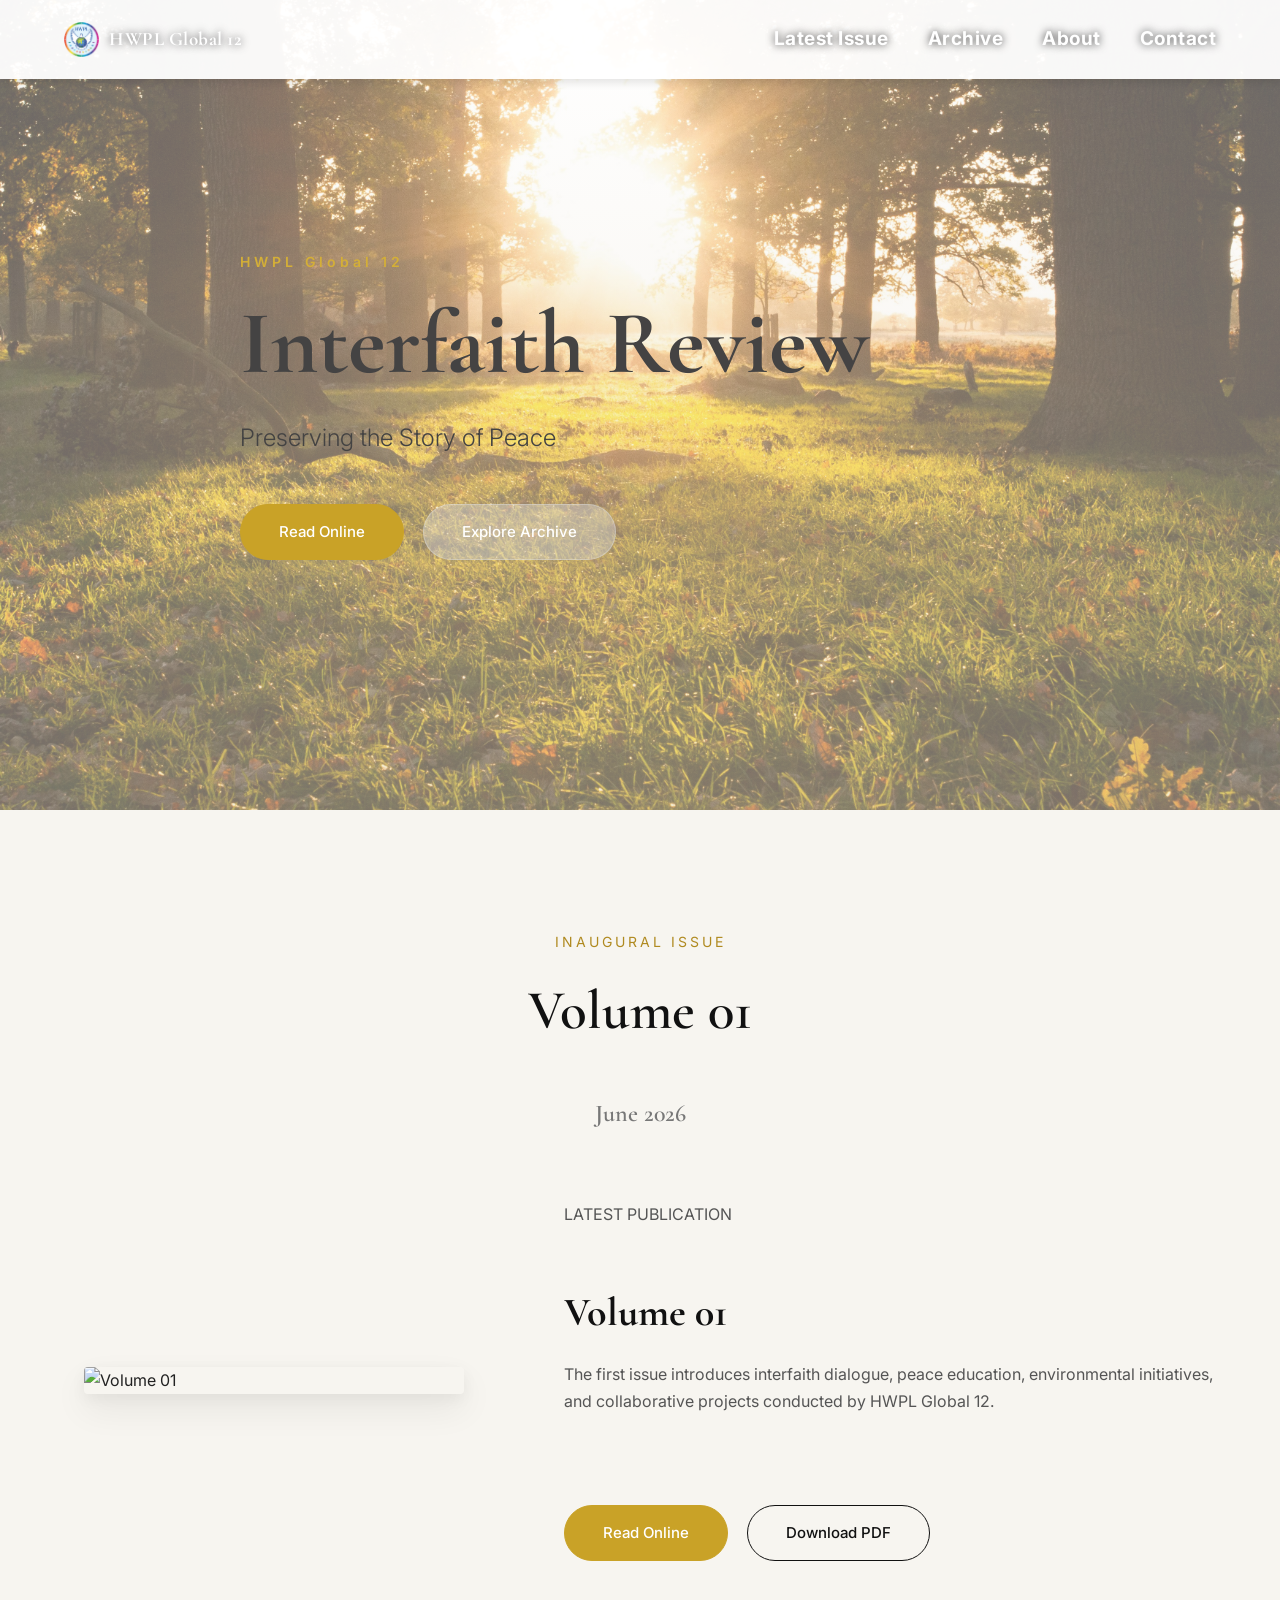
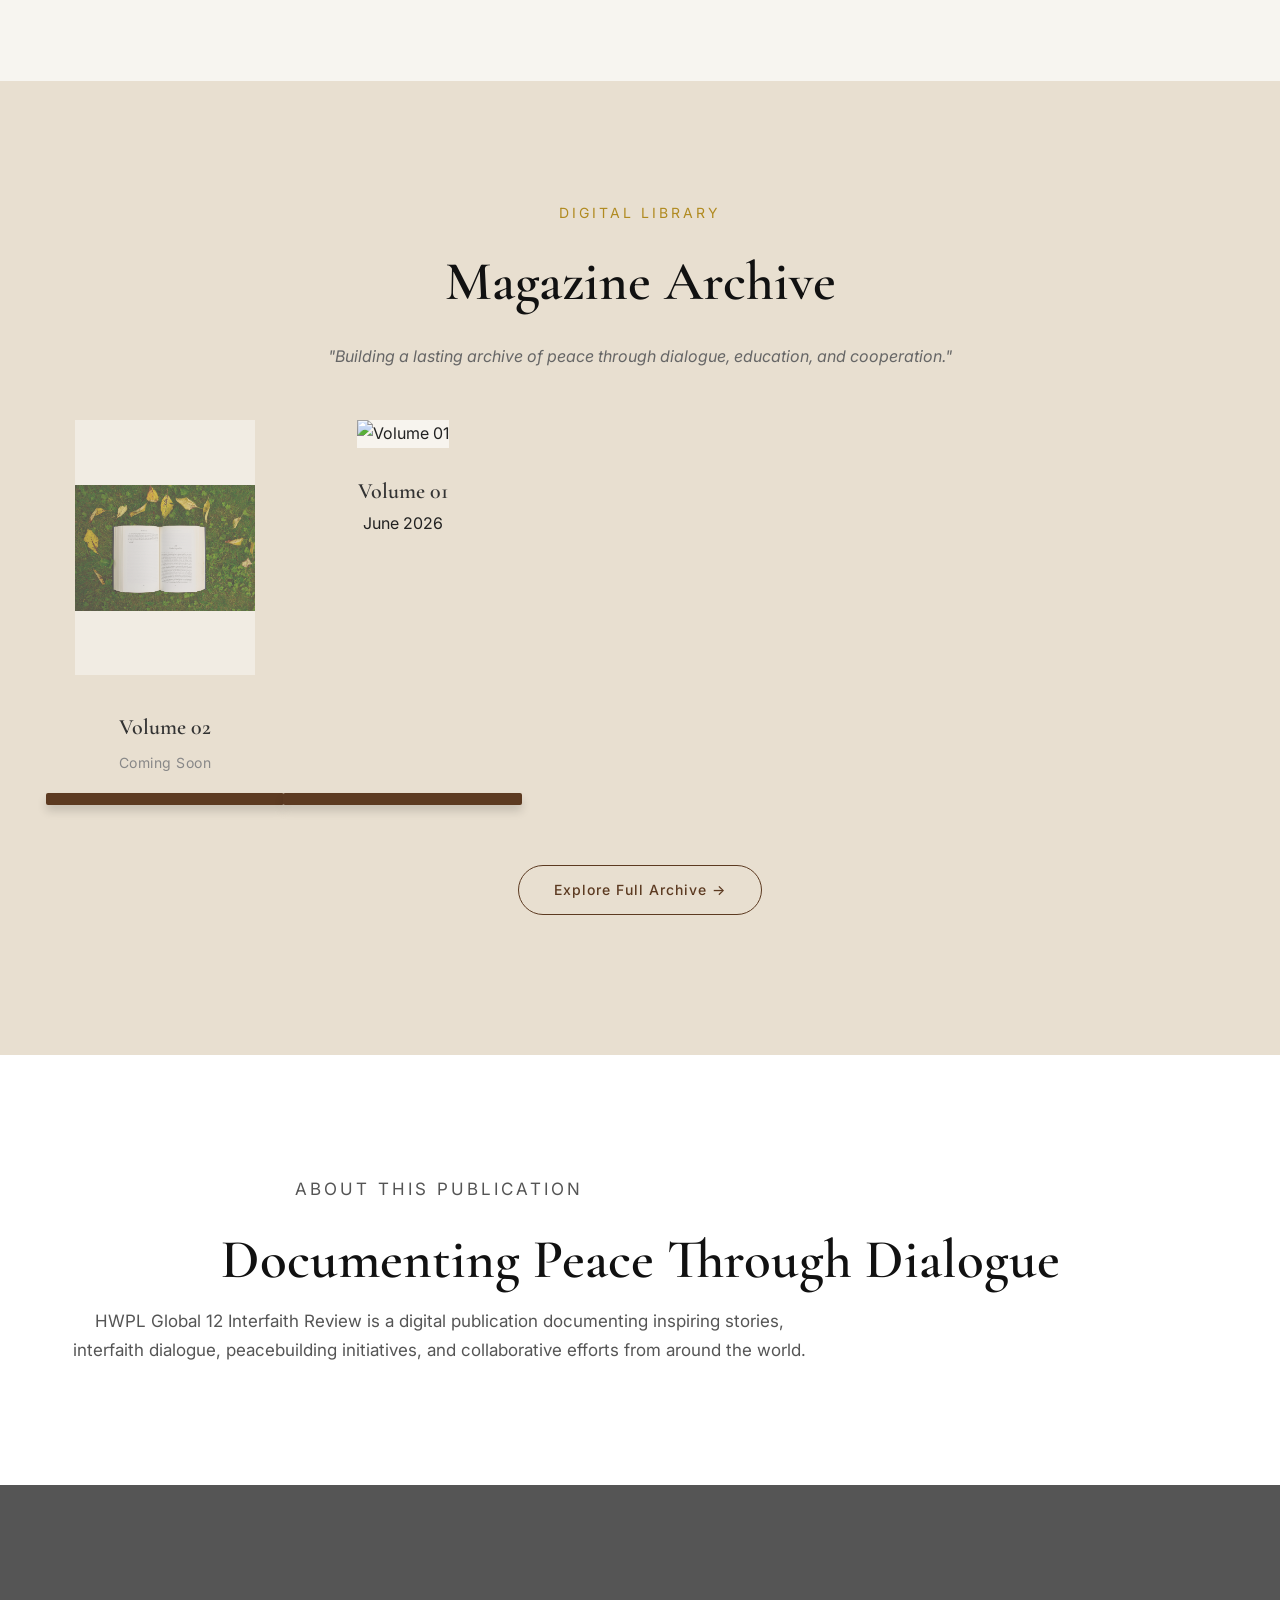
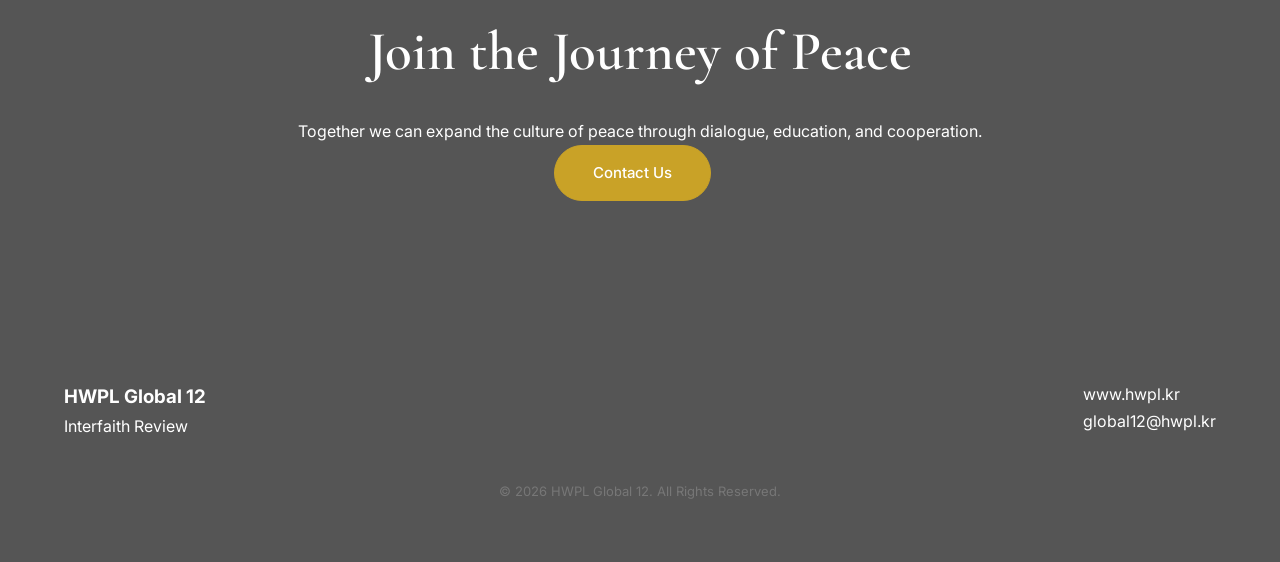
==== index.html @ 5d19d60c "update" ====
<!DOCTYPE html>
<html lang="en">

<head>
    <meta charset="UTF-8">
    <meta name="viewport" content="width=device-width, initial-scale=1.0">
    <title>HWPL Global 12 Interfaith Review | Peace Library</title>
    <meta name="description" content="Official digital archive of HWPL Global 12 Interfaith Review">

    <link rel="preconnect" href="https://fonts.googleapis.com">
    <link rel="preconnect" href="https://fonts.gstatic.com" crossorigin>
    <link href="https://fonts.googleapis.com/css2?family=Cormorant+Garamond:wght@500;600;700&family=Inter:wght@300;400;500;600&display=swap" rel="stylesheet">
    
    <link rel="stylesheet" href="css/style.css">
</head>

<body>

    <!-- ================= HEADER ================= -->
    <header class="header">
        <div class="container">
        <div class="logo">
             <a href="index.html">
                  <img src="images/logo.png" alt="HWPL Global 12" class="logo-img">
                  <span>HWPL Global 12</span>
             </a>
        </div>
            <nav>
                <a href="#latest">Latest Issue</a>
                <a href="#archive">Archive</a>
                <a href="#about">About</a>
                <a href="#contact">Contact</a>
            </nav>
        </div>
    </header>

    <!-- ================= HERO ================= -->
    <section class="hero">
        <div class="hero-overlay"></div>
        <div class="hero-content">
            <p class="eyebrow">HWPL Global 12</p>
            <h1>Interfaith Review</h1>
            <p class="hero-text">Preserving the Story of Peace</p>
            <div class="hero-buttons">
                <a href="viewer.html" class="btn btn-gold">Read Online</a>
                <a href="#archive" class="btn btn-outline">Explore Archive</a>
            </div>
        </div>
    </section>

    <!-- ================= LATEST ISSUE ================= -->
    <section class="latest-section" id="latest">
        <div class="container">
            <div class="section-header">
                <p class="section-subtitle">INAUGURAL ISSUE</p>
                <h2>Volume 01 <br><span style="font-size: 24px; color: #777;">June 2026</span></h2>
            </div>
            
            <div class="latest-grid">
                <!-- 왼쪽: 입체적인 표지 이미지 -->
                <div class="cover">
                    <a href="viewer.html">
                        <img src="images/cover-vol01.png" alt="Volume 01">
                    </a>
                </div>
                <!-- 오른쪽: 고급스러운 설명과 버튼 -->
                <div class="latest-info">
                    <p class="date">LATEST PUBLICATION</p>
                    <h3>Volume 01</h3>
                    <p>
                        The first issue introduces interfaith dialogue, peace education, 
                        environmental initiatives, and collaborative projects conducted by HWPL Global 12.
                    </p>
                    <div class="issue-buttons">
                        <a href="viewer.html" class="btn btn-gold">Read Online</a>
                        <a href="issues/vol01.pdf" class="btn btn-pdf" download>Download PDF</a>
                    </div>
                </div>
            </div>
        </div>
    </section>

    <!-- ================= ARCHIVE (DIGITAL LIBRARY) ================= -->
    <section class="archive" id="archive">
        <div class="container">
            <div class="section-header">
                <p class="section-subtitle">Digital Library</p>
                <h2>Magazine Archive</h2>
                <!-- UNESCO 감성의 아카이브 철학 문구 추가 -->
                <p class="archive-mission" style="color: #666; font-style: italic; margin-top: 15px; font-size: 16px;">
                    "Building a lasting archive of peace through dialogue, education, and cooperation."
                </p>
            </div>

            <!-- 깨졌던 그리드 태그 구조 전면 수정 (책장 형태) -->
            <div class="archive-grid">
                
                <!-- Volume 02 -->
               <div class="book volume-coming-soon">
                   <!-- 💡 준비하신 새로운 이미지를 images 폴더에 coming-soon.jpg 이름으로 넣어주세요! -->
                   <img src="images/coming-soon.jpg" alt="Volume 02 Coming Soon">
                   <h3>Volume 02</h3>
                   <p class="status-text">Coming Soon</p>
               </div>

                <!-- Volume 01 -->
                <article class="book">
                    <a href="viewer.html">
                        <img src="images/cover-vol01.png" alt="Volume 01">
                    </a>
                    <h3>Volume 01</h3>
                    <p>June 2026</p>
                </article>

            </div>
    
    <!-- 더보기 버튼 추가 -->
      <div class="archive-more-wrap">
          <a href="archive.html" class="btn-archive-more">Explore Full Archive →</a>
      </div>
    </section>


    <!-- ================= ABOUT ================= -->
    <section class="about" id="about">
        <div class="container narrow">
            <p class="section-subtitle">About This Publication</p>
            <h2>Documenting Peace Through Dialogue</h2>
            <p>
                HWPL Global 12 Interfaith Review is a digital publication documenting inspiring stories, 
                interfaith dialogue, peacebuilding initiatives, and collaborative efforts from around the world.
            </p>
        </div>
    </section>

    <!-- ================= SUPPORT ================= -->
    <section class="support">
        <div class="container">
            <h2>Join the Journey of Peace</h2>
            <p>Together we can expand the culture of peace through dialogue, education, and cooperation.</p>
            <a href="#contact" class="btn btn-gold">Contact Us</a>
        </div>
    </section>

    <!-- ================= FOOTER ================= -->
    <footer id="contact">
        <div class="container">
            <div>
                <h3>HWPL Global 12</h3>
                <p>Interfaith Review</p>
            </div>
            <div>
                <p>www.hwpl.kr</p>
                <p>global12@hwpl.kr</p>
            </div>
        </div>
        <div class="copyright">
            © 2026 HWPL Global 12. All Rights Reserved.
        </div>
    </footer>

</body>
</html>
---- css/style.css ----
* {
    margin: 0;
    padding: 0;
    box-sizing: border-box;
}

body {
    font-family: "Inter", "Noto Sans KR", sans-serif;
    background: #f7f5f0;
    color: #222;
    line-height: 1.7;
    word-break: keep-all; /* 한글 줄바꿈이 단어 단위로 예쁘게 떨어지도록 설정 */
}

a {
    text-decoration: none;
    color: inherit;
}

.container {
    width: 90%;
    max-width: 1200px;
    margin: auto;
}

/* ================= HEADER ================= */
.header {
    width: 100%;
    /* 상단 고정 */
    position: fixed;
    top: 0;
    z-index: 1000;
    background: rgba(255, 255, 255, 0.95); /* 배경색을 살짝 흰색으로 */
    
    /* x축 오프셋, y축 오프셋, blur 반경, 색상 */
    /* 오른쪽(2px) 아래(4px) 방향으로 은은한 그림자 */
    box-shadow: 2px 4px 8px rgba(0, 0, 0, 0.1);
}

.header .container {
    display: flex;
    justify-content: space-between;
    align-items: center;
    padding: 22px 0; 
}

.logo {
    font-family: "Cormorant Garamond", serif;
    font-size: 28px; 
    font-weight: 700;
    color: white; /* 어두운 메인 이미지 위에서는 화사하게 빛납니다 */
    letter-spacing: 1px;
}

nav a {
    margin-left: 35px;
    /* [교정] 어두운 배경이 사라졌으므로 메뉴 글자색을 더 뚜렷하고 맑은 화이트로 조정 */
    color: rgba(255, 255, 255, 0.95) !important; 
    font-size: 15px;
    font-weight: 500;
    text-shadow: 0 1px 3px rgba(0, 0, 0, 0.2); /* 흰 글씨가 배경에 묻히지 않도록 미세한 음영 추가 */
    transition: all 0.3s;
}

nav a:hover {
    color: #c9a227 !important; /* 호버 시 세련된 골드 칼라 포인트 */
}

/* ================= HERO ================= */
.hero {
    height: 90vh;
    min-height: 700px;
    /* [교정] 눈부심 방지: rgba(255, 255, 255, 0.4)로 흰색 필터를 조금 더 진하게 깔아 화사하지만 눈은 편안하게 */
    background: linear-gradient(rgba(255, 255, 255, 0.4), rgba(232, 223, 208, 0.5)), url("../images/hero-bg.jpg");
    background-size: cover;
    background-position: center;
    display: flex;
    align-items: center;
    /* 여백 확보를 위해 추가 */
    padding: 0 50px; 
}

/* Hero 내부 콘텐츠 정렬 */
.hero-content {
    max-width: 800px; /* 글자가 너무 옆으로 퍼지지 않게 제한 */
    margin: 0 auto;   /* 중앙 정렬 */
    width: 100%;
}

.eyebrow {
    color: #d4af37;
    letter-spacing: 4px;
    font-size: 14px;
    margin-bottom: 20px;
    font-weight: 600;
}

.hero h1 {
    font-family: "Cormorant Garamond", serif;
    font-size: 90px;
    line-height: 1.1;
    color: #444343;
    margin-bottom: 20px;
    text-shadow: none; /* 그림자 제거 */
}

.hero-text {
    font-size: 24px;
    margin: 25px 0 45px;
    font-weight: 300;
    color: #444343;
    text-shadow: none; /* 그림자 제거 */
}

/* ================= BUTTON ================= */
.btn {
    display: inline-block;
    padding: 14px 38px;
    border-radius: 40px;
    margin-right: 15px;
    font-size: 15px;
    font-weight: 500;
    text-align: center;
    transition: all 0.3s cubic-bezier(0.25, 0.8, 0.25, 1); /* 부드러운 애니메이션 효과 */
}

.btn-gold {
    background: #c9a227;
    color: white;
    border: 1px solid #c9a227;
}

.btn-gold:hover {
    background: #a88618;
    border-color: #a88618;
    transform: translateY(-3px);
    box-shadow: 0 10px 20px rgba(201, 162, 39, 0.3);
}

/* Explore Archive 버튼 (btn 클래스 속성을 그대로 사용하도록 수정) */
.btn-outline {
    /* btn 클래스의 기본 패딩을 따르기 위해 padding 삭제 */
    background: rgba(223, 223, 223, 0.4); /* 좀 더 연한 반투명 색상 */
    border: 1px solid rgba(223, 223, 223, 0.4);
    color: #ffffff; !important;
    text-decoration: none;
    border-radius: 40px; /* btn과 동일한 둥근 모양 */
    transition: all 0.4s ease;
}

.btn-outline:hover {
    background: rgba(200, 155, 60, 0.6); /* 호버 시 더 연하고 고급스럽게 */
    border-color: #C89B3C;
    color: #ffffff !important;
    box-shadow: 0 4px 15px rgba(200, 155, 60, 0.2);
    transform: translateY(-3px); /* btn-gold의 호버 효과와 동일하게 */
}

/* ================= SECTION ================= */
section {
    padding: 120px 0; /* 상하 여백을 조금 더 넓혀 시각적 답답함 해소 */
}

.section-header {
    text-align: center;
    margin-bottom: 50px;
}

.section-subtitle {
    color: #b08a20;
    letter-spacing: 3px;
    font-size: 14px;
    text-transform: uppercase;
    margin-bottom: 10px;
    display: block;
}

h2 {
    font-family: "Cormorant Garamond", serif;
    font-size: 55px;
    font-weight: 600;
    color: #111;
}

/* ================= LATEST ISSUE ================= */
.latest-grid {
    display: grid;
    grid-template-columns: 420px 1fr;
    gap: 80px;
    align-items: center;
}

.latest-grid .cover img {
    width: 100%;
    max-width: 380px;
    display: block;
    margin: auto;
    border-radius: 4px;
    box-shadow: 0 15px 35px rgba(0, 0, 0, 0.07), 0 5px 15px rgba(0, 0, 0, 0.05);
    transition: transform 0.4s cubic-bezier(0.16, 1, 0.3, 1), box-shadow 0.4s ease;
}

.latest-grid .cover img:hover {
    transform: translateY(-15px) scale(1.02);
    box-shadow: 0 30px 60px rgba(0, 0, 0, 0.12), 0 12px 25px rgba(0, 0, 0, 0.08);
}

.latest-info h3 {
    font-family: "Cormorant Garamond", serif;
    font-size: 40px;
    margin: 15px 0;
    color: #111;
}

/* 본문 글 아래 여백을 확실하게 주어 버튼들을 아래로 시원하게 밀어냅니다 */
.latest-info p {
    color: #555;
    margin-bottom: 50px !important; 
}

/* Download PDF 버튼 기본 스타일 설정 */
.latest-info a[href*="pdf"] {
    display: inline-block;
    padding: 14px 38px;
    border-radius: 40px;
    font-size: 15px;
    font-weight: 500;
    text-align: center;
    background: transparent !important;
    border: 1px solid #111111 !important;
    color: #111111 !important;
    transition: all 0.3s cubic-bezier(0.25, 0.8, 0.25, 1) !important;
    cursor: pointer;
}

/* Download PDF 마우스 올렸을 때 흰색 반전 효과 */
.latest-info a[href*="pdf"]:hover {
    background-color: #ffffff !important;   
    color: #111111 !important;              
    border-color: #ffffff !important;        
    box-shadow: 0 10px 25px rgba(0, 0, 0, 0.08) !important; 
    transform: translateY(-3px) !important;  
}

/* 두 버튼이 본문 글씨와 너무 붙지 않게 상단 여백 추가 */
.latest-info .btn-gold,
.latest-info a[href*="pdf"] {
    margin-top: 40px !important; 
}


/* ================= ARCHIVE ================= */
.archive {
    background: #e8dfd0;
    position: relative;
    padding: 120px 0 140px; 
}

.archive-grid {
    display: grid;
    grid-template-columns: repeat(5, 1fr);
    gap: 80px 35px; /* 선반 간격 확보 */
    position: relative;
    z-index: 2;
}

.book {
    text-align: center;
    position: relative;
    padding-bottom: 30px; 
}

/* 옆 책의 선반과 완벽하게 이어지는 다크 월넛 통원목 선반 효과 */
.book::after {
    content: "";
    position: absolute;
    bottom: 0;
    left: -18px;   
    right: -18px;
    height: 12px;  
    background: #5c3a21; 
    border-radius: 2px;
    box-shadow: 0 6px 10px rgba(0, 0, 0, 0.15); 
    z-index: -1;
}

.book img {
    width: 100%;
    max-width: 180px;
    height: 255px !important; 
    /* cover 대신 contain을 쓰면 여백이 생기더라도 이미지 원본 화질을 찌그러트리지 않고 그대로 보여줍니다 */
    object-fit: contain !important; 
    background-color: #f7f4ee; /* 이미지가 작아서 생기는 빈 공간을 채워줄 우아한 배경색 */
}

.book img:hover {
    transform: translateY(-15px) scale(1.03);
    box-shadow: 10px 25px 30px rgba(0, 0, 0, 0.25);
}

.book h3 {
    margin-top: 25px; 
    color: #333;
    font-family: "Cormorant Garamond", serif;
    font-size: 22px;
    font-weight: 600;
}

/* 아카이브 더보기 버튼 랩퍼 & 스타일 */
.archive-more-wrap {
    text-align: center;
    margin-top: 60px;
    position: relative;
    z-index: 3;
}

.btn-archive-more {
    display: inline-block;
    padding: 12px 35px;
    border: 1px solid #5c3a21;
    color: #5c3a21;
    border-radius: 30px;
    font-size: 14px;
    font-weight: 500;
    letter-spacing: 1px;
    transition: all 0.3s ease;
}

.btn-archive-more:hover {
    background: #5c3a21;
    color: #e8dfd0;
    box-shadow: 0 5px 15px rgba(92, 58, 33, 0.3);
    transform: translateY(-2px);
}


/* ================= ABOUT ================= */
.about {
    text-align: center;
    background: #fff;
    padding: 120px 0; /* 위아래 여백을 120px로 넓힘 */
}

.about p {
    max-width: 750px;
    margin: 30px auto 10;
    color: #555;
    font-size: 17px;
}

/* ================= SUPPORT ================= */
.support {
    text-align: center;
    background: #555;
    color: white;
    padding: 120px 0; /* ABOUT과 마찬가지로 시원하게 여백 추가 */
}

.support h2 {
    color: white;
    margin-bottom: 20px; /* 제목과 아래 글 사이 여백 */
}

/* ================= FOOTER ================= */
footer {
    background: #555;
    color: white;
    padding: 60px 0;
}

footer .container {
    display: flex;
    justify-content: space-between;
}

.copyright {
    text-align: center;
    margin-top: 40px;
    color: #777;
    font-size: 13px;
}

/* ================= RESPONSIVE ================= */
@media(max-width:1024px) {
    .archive-grid {
        grid-template-columns: repeat(3, 1fr);
    }
}

@media(max-width: 768px) {
    .hero h1 {
        font-size: 55px;
    }
    .hero-text {
        font-size: 18px;
    }
    .latest-grid {
        grid-template-columns: 1fr;
        text-align: center;
        gap: 40px;
    }
    .archive-grid {
        grid-template-columns: repeat(2, 1fr);
    }
    nav {
        display: none;
    }
    footer .container {
        flex-direction: column;
        gap: 30px;
        text-align: center;
    }
}

/* =================================================
   준비 중인 책 (Volume 02) 은은한 투명도 및 스타일
================================================= */
/* 어두운 필터를 걷어내고 부드러운 투명도만 매끄럽게 부여 */
.volume-coming-soon img {
    opacity: 0.65;
    transition: all 0.4s cubic-bezier(0.16, 1, 0.3, 1);
}

/* 마우스를 올렸을 때도 압박감 없이 다른 책들처럼 자연스럽게 반응 */
.volume-coming-soon:hover img {
    opacity: 0.85; /* 마우스 올리면 은은하게 밝아짐 */
    transform: translateY(-10px) scale(1.02);
}

/* Coming Soon 글자 스타일 정돈 */
.book .status-text {
    font-size: 14px;
    color: #888;
    margin-top: 5px;
    letter-spacing: 0.5px;
}

/* =================================================
   상단 고정바 로고 이미지 스타일 조정
================================================= */

/* 1. 로고 컨테이너 (정렬 담당) */
.logo a {
    display: flex;
    align-items: center;
    text-decoration: none;
}

/* 2. 로고 이미지 크기 강제 고정 */
.logo-img {
    height: 35px !important;
    width: auto !important;
    margin-right: 10px;
}

/* 3. 로고 텍스트 및 메뉴 글자 통합 가독성 스타일 */
.logo a span, 
nav a {
    color: #ffffff !important;
    text-shadow: 0 0 8px rgba(0, 0, 0, 0.8) !important;
    font-weight: 700 !important;
    font-size: 19px !important;
    letter-spacing: 0.5px;
}

/* 4. 마우스 올렸을 때만 골드 컬러 */
nav a:hover {
    color: #f1c40f !important;
}
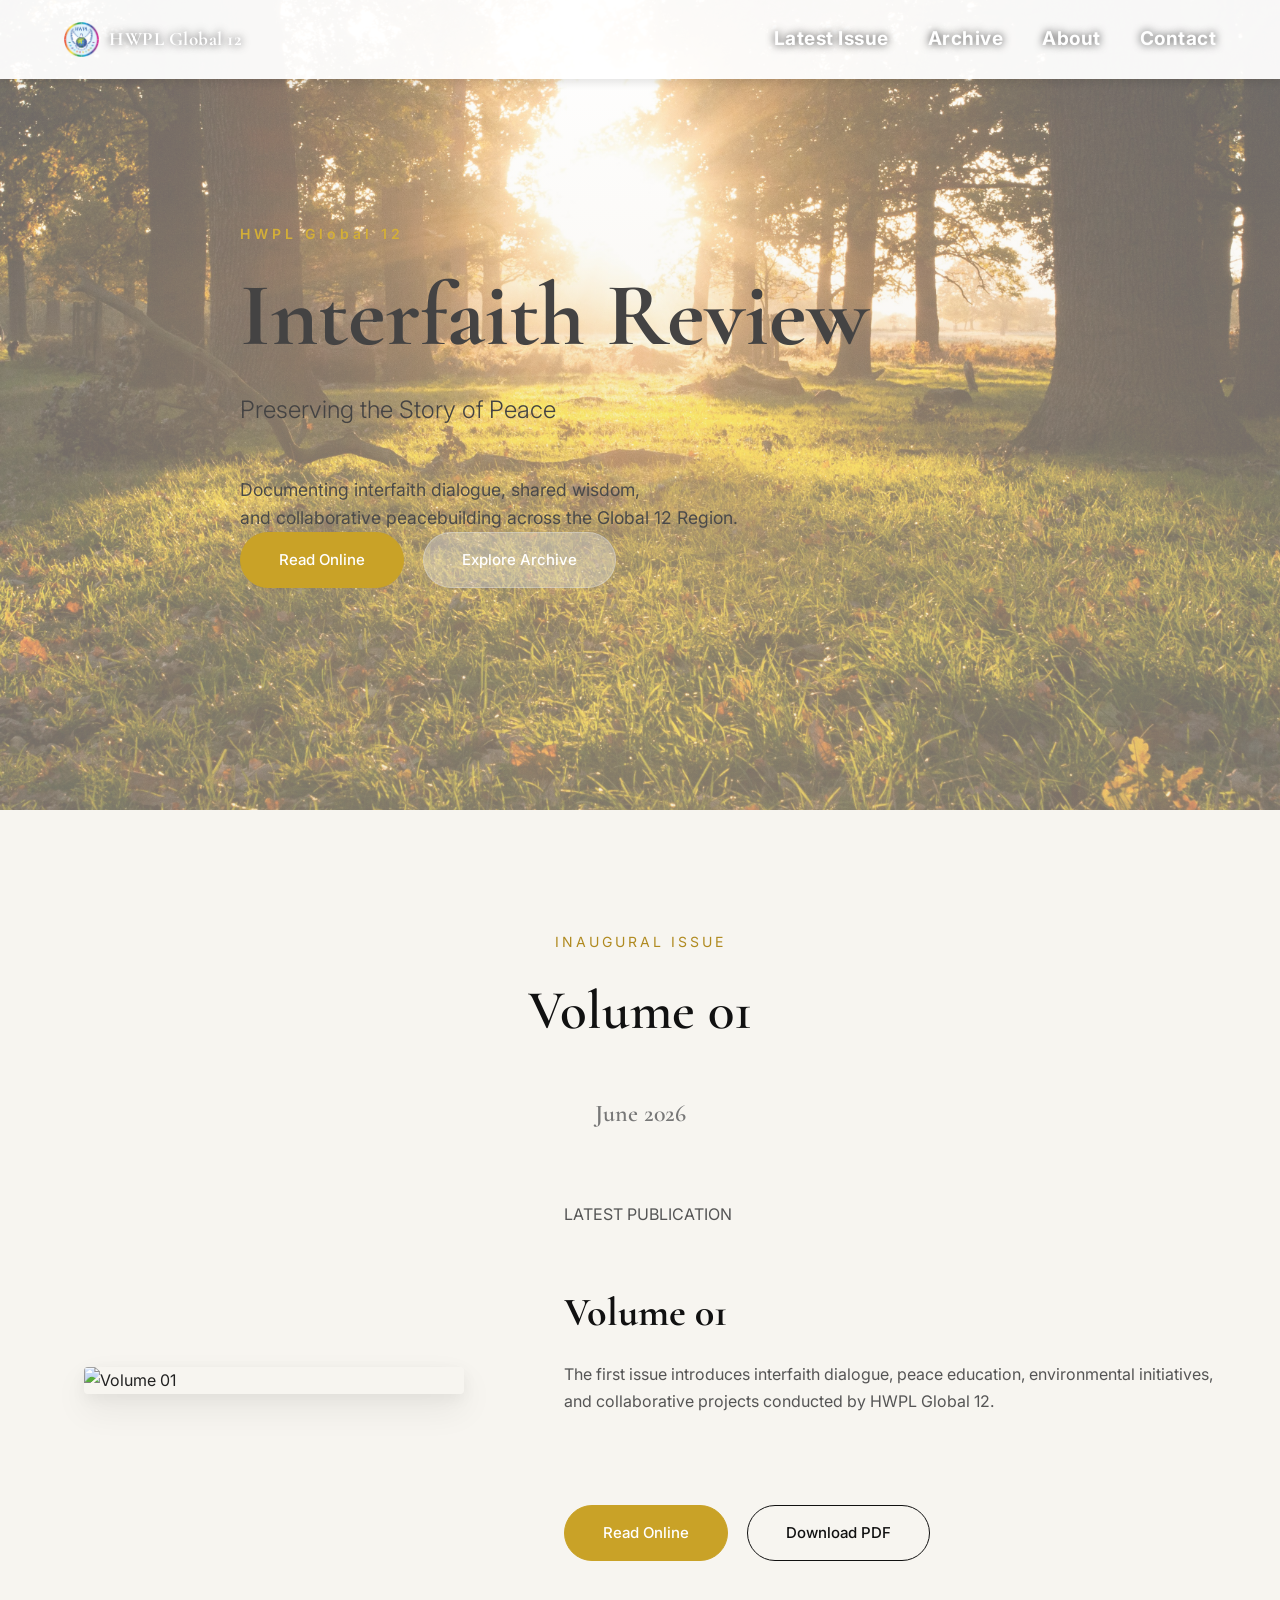
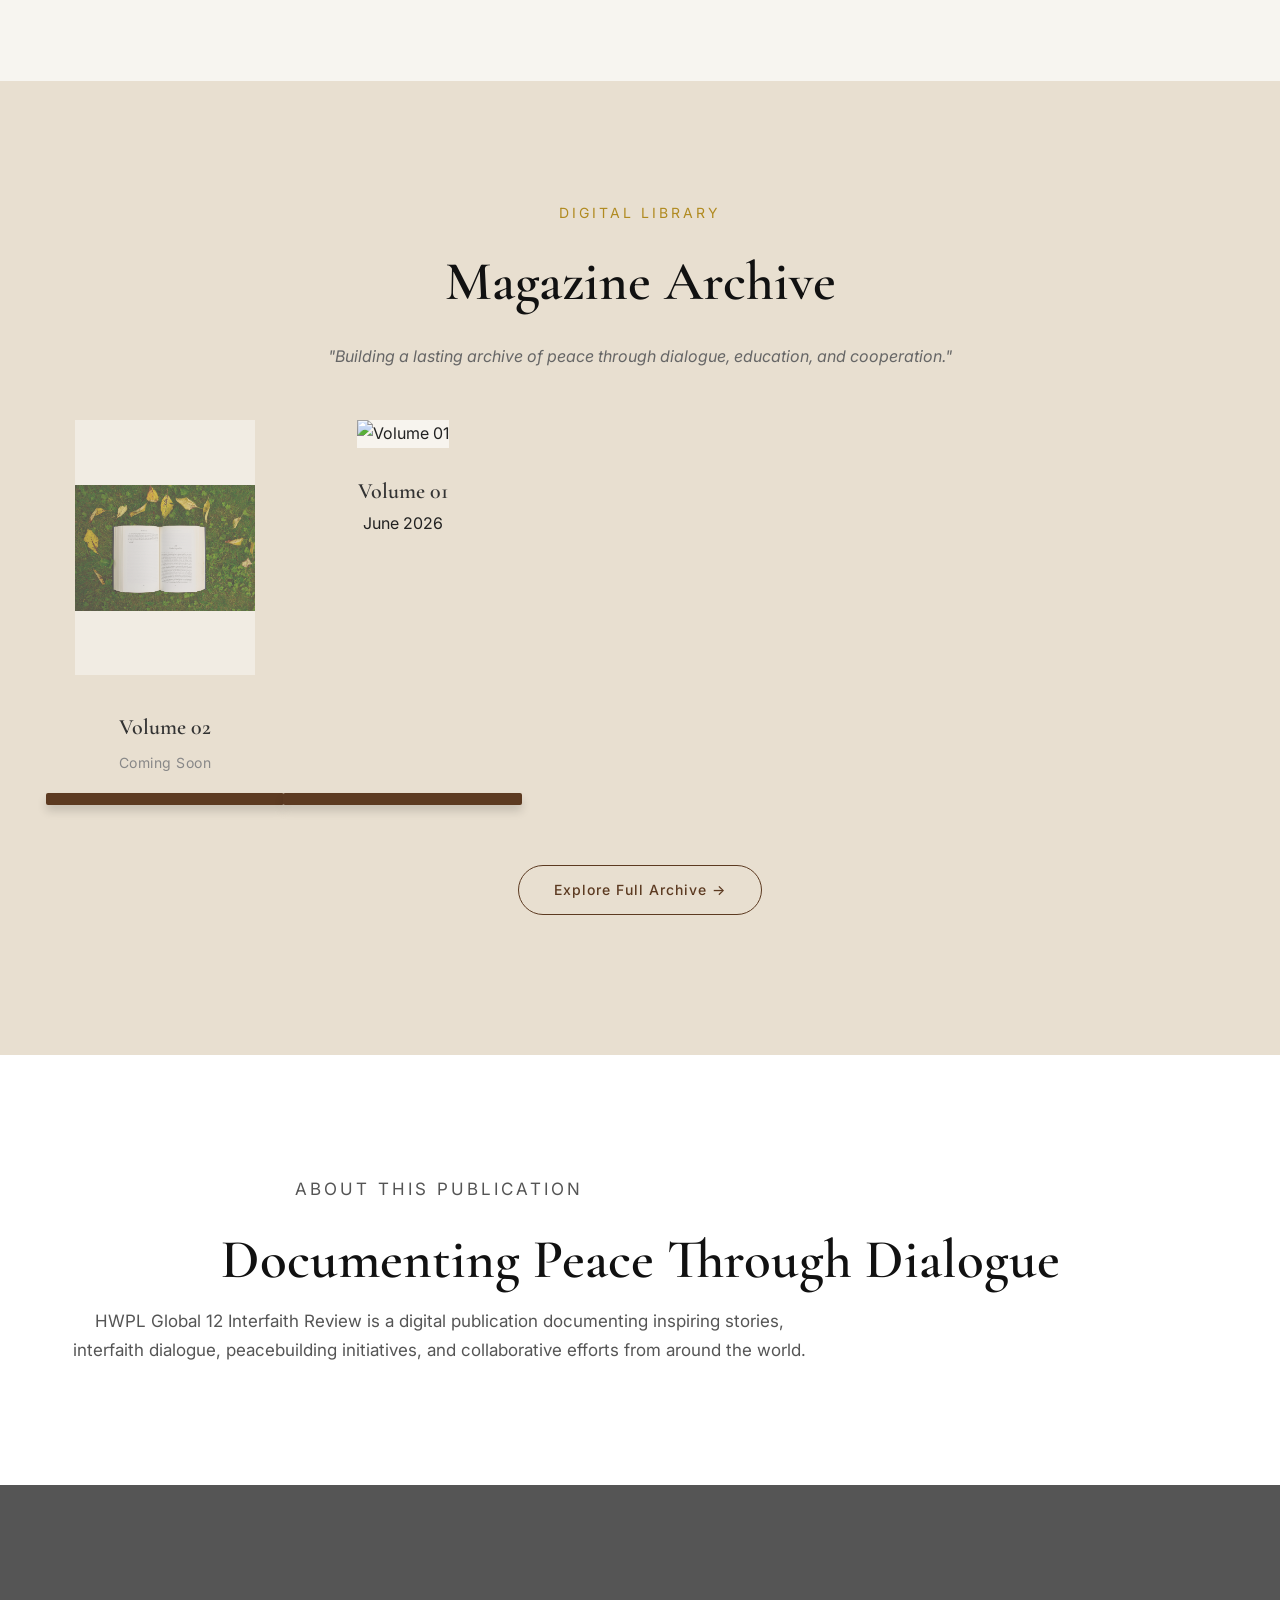
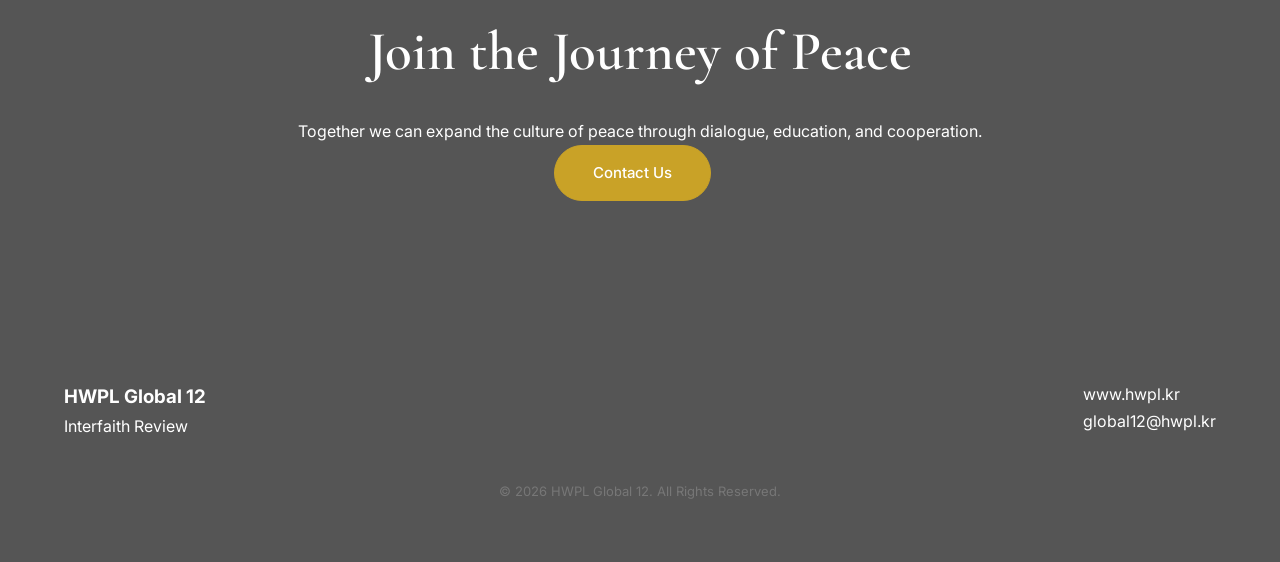
==== commit bf186a23: "update" ====
--- a/index.html
+++ b/index.html
@@ -41,6 +41,8 @@
             <p class="eyebrow">HWPL Global 12</p>
             <h1>Interfaith Review</h1>
             <p class="hero-text">Preserving the Story of Peace</p>
+            <p class="hero-description">Documenting interfaith dialogue, shared wisdom, </p>
+            <p class="hero-description">and collaborative peacebuilding across the Global 12 Region.</p>
             <div class="hero-buttons">
                 <a href="viewer.html" class="btn btn-gold">Read Online</a>
                 <a href="#archive" class="btn btn-outline">Explore Archive</a>
--- a/css/style.css
+++ b/css/style.css
@@ -112,6 +112,13 @@
     text-shadow: none; /* 그림자 제거 */
 }
 
+.hero-description {
+    color: #4a4a4a;        /* 진회색 */
+    font-size: 1.1rem;     
+    margin: 0;             /* p 태그 기본 여백 제거 */
+    line-height: 1.6;      /* 줄 간격 조절 */
+}
+
 /* ================= BUTTON ================= */
 .btn {
     display: inline-block;
@@ -142,7 +149,7 @@
     /* btn 클래스의 기본 패딩을 따르기 위해 padding 삭제 */
     background: rgba(223, 223, 223, 0.4); /* 좀 더 연한 반투명 색상 */
     border: 1px solid rgba(223, 223, 223, 0.4);
-    color: #ffffff; !important;
+    color: #ffffff !important;
     text-decoration: none;
     border-radius: 40px; /* btn과 동일한 둥근 모양 */
     transition: all 0.4s ease;
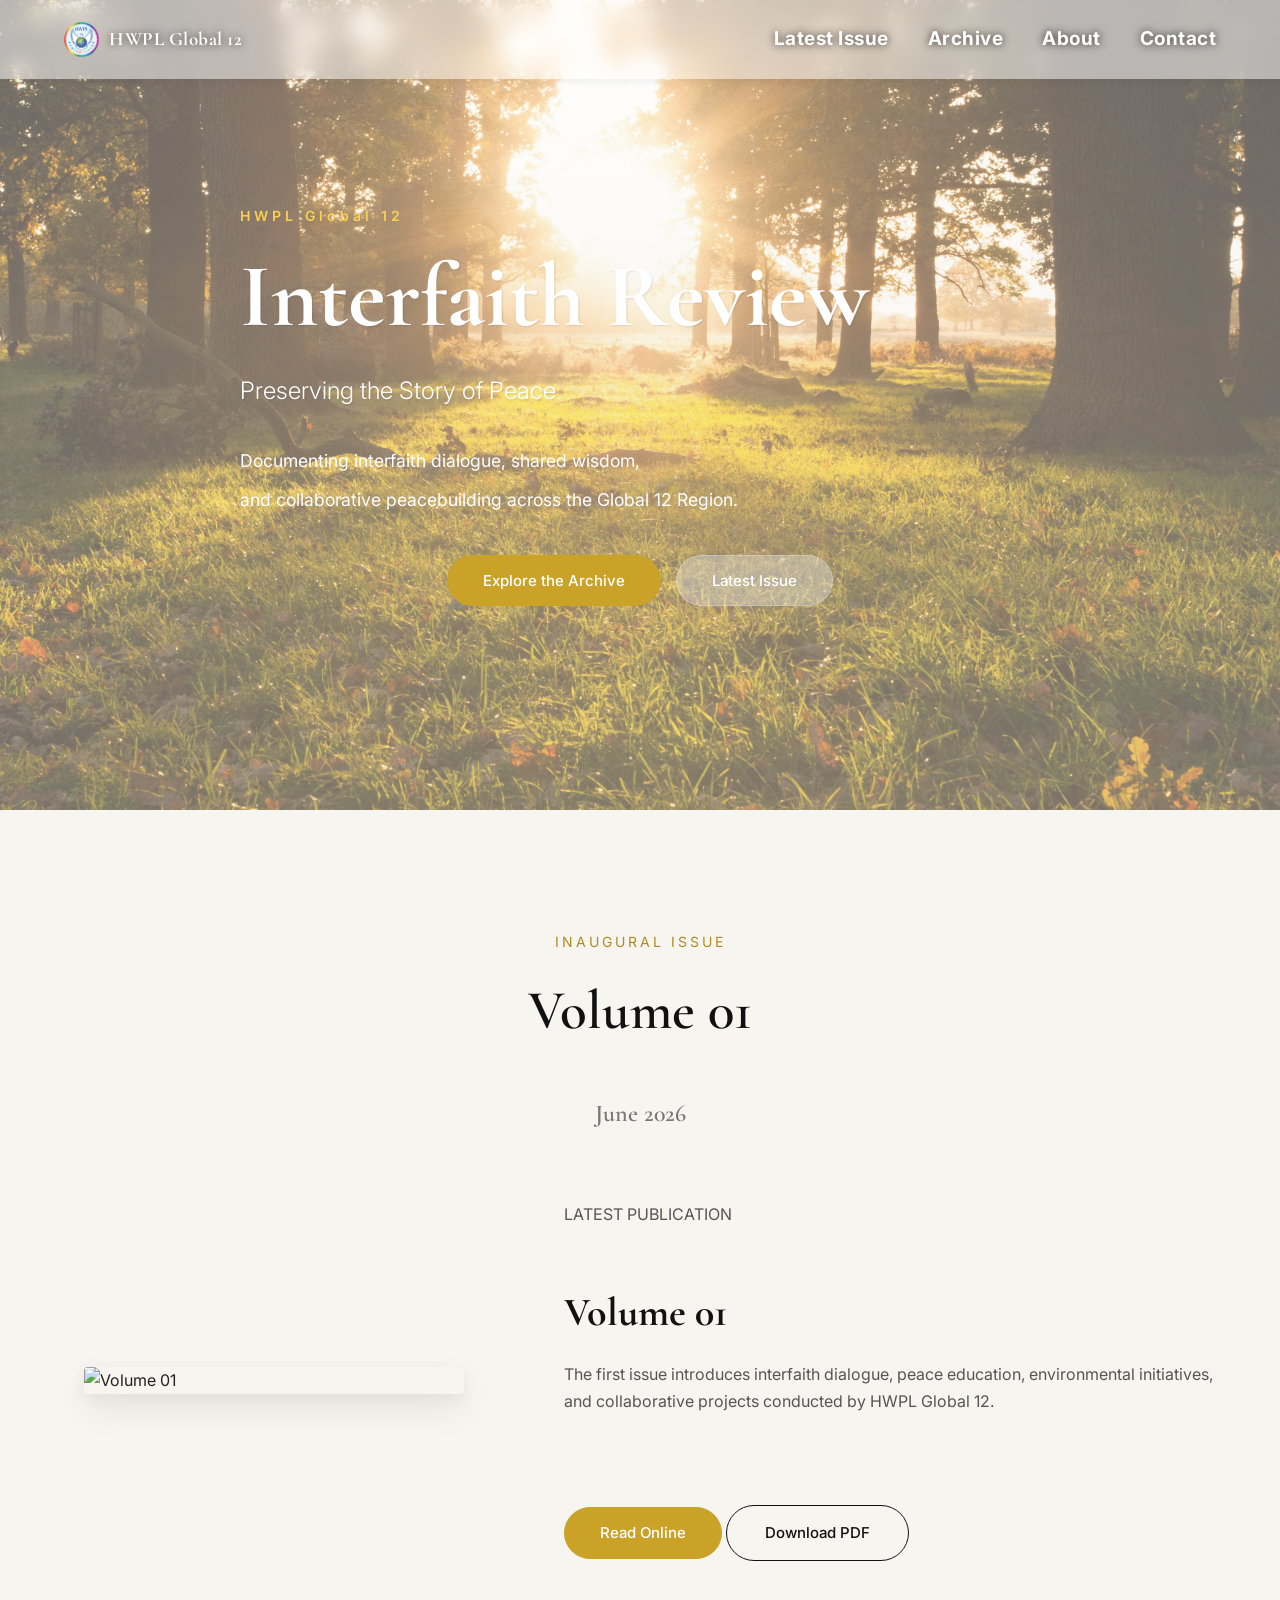
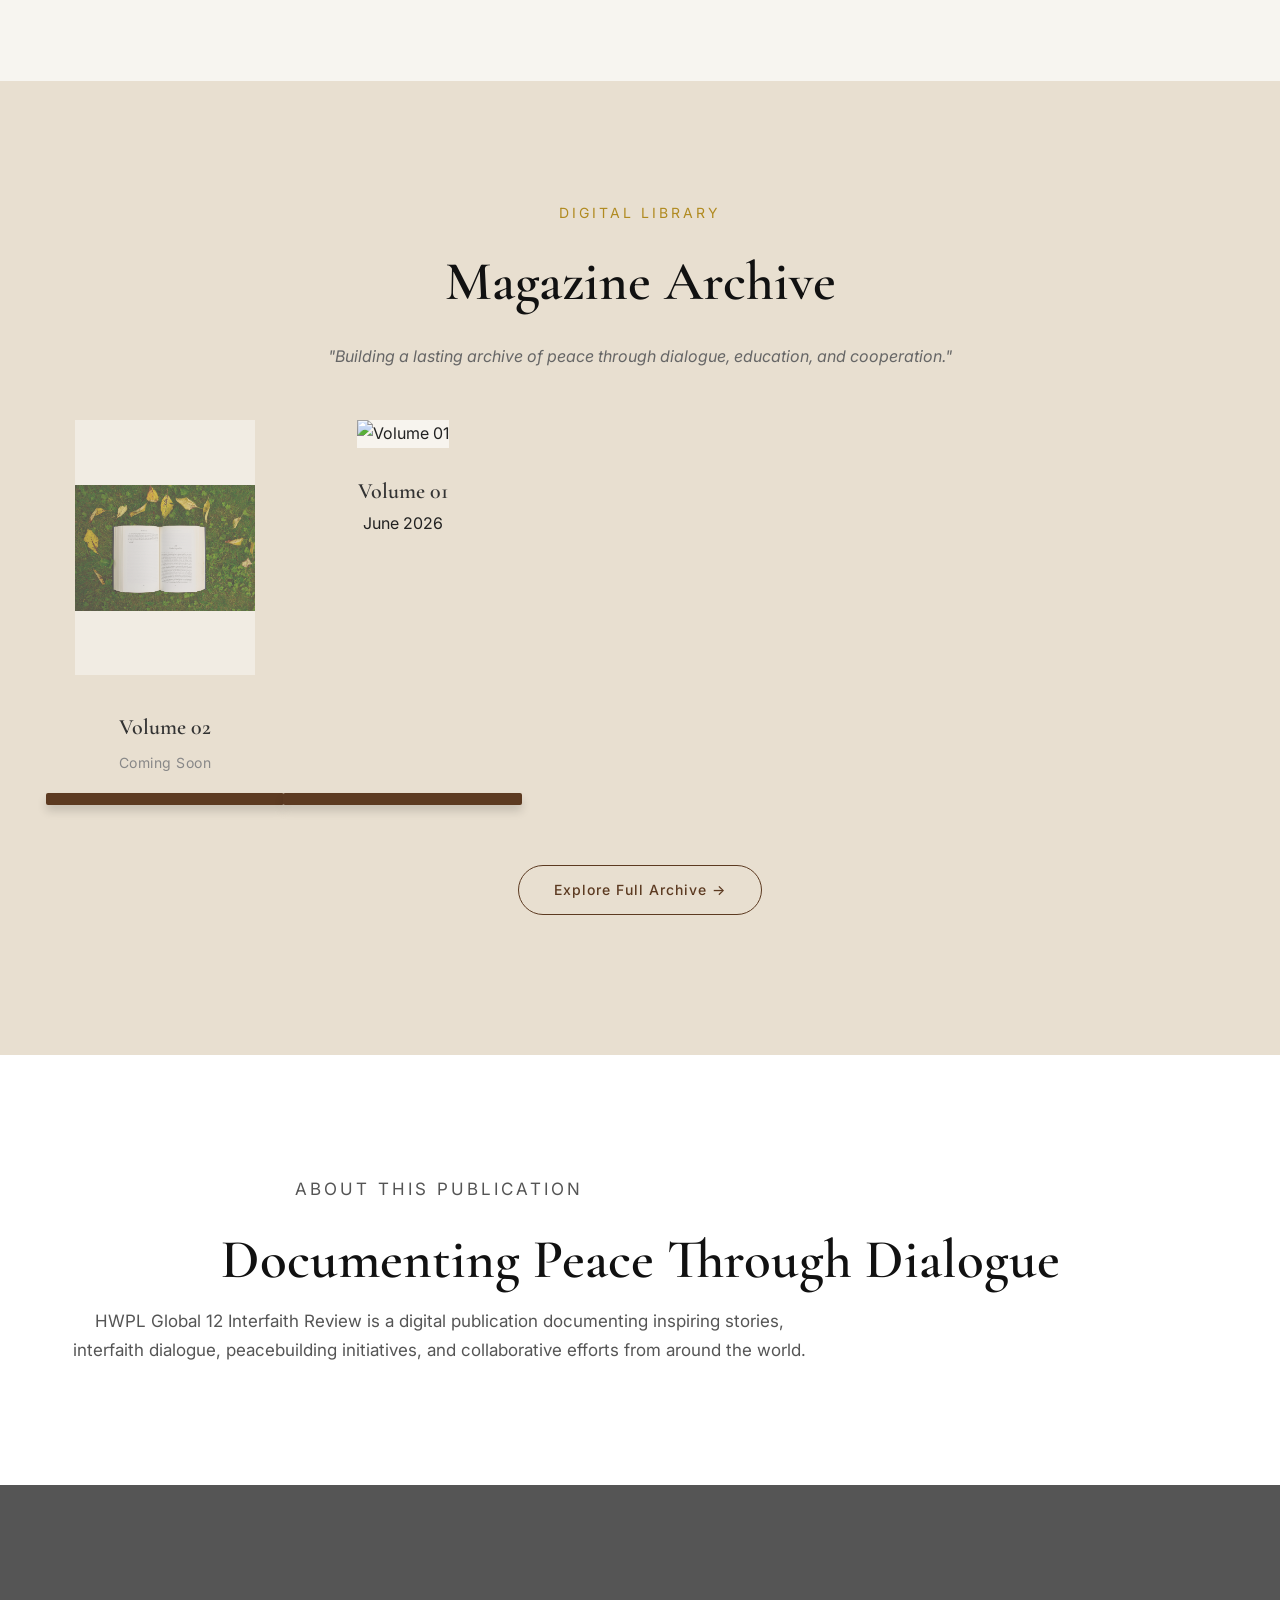
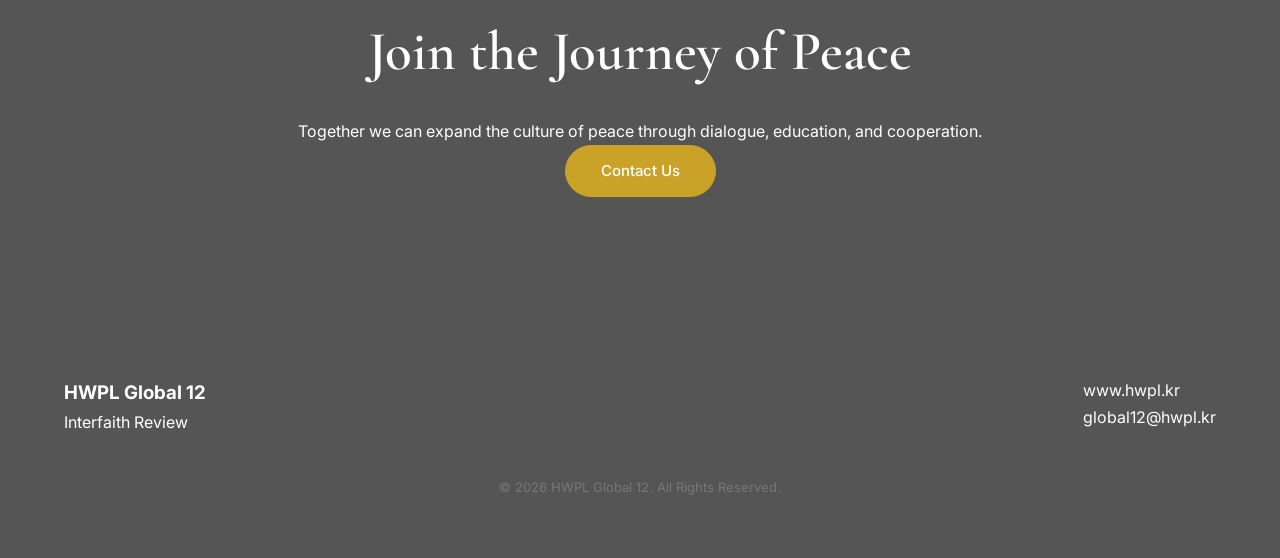
==== commit 9da94feb: "update" ====
--- a/index.html
+++ b/index.html
@@ -44,8 +44,8 @@
             <p class="hero-description">Documenting interfaith dialogue, shared wisdom, </p>
             <p class="hero-description">and collaborative peacebuilding across the Global 12 Region.</p>
             <div class="hero-buttons">
-                <a href="viewer.html" class="btn btn-gold">Read Online</a>
-                <a href="#archive" class="btn btn-outline">Explore Archive</a>
+                <a href="#archive" class="btn btn-gold">Explore the Archive</a>
+                <a href="viewer.html" class="btn btn-outline">Latest Issue</a>
             </div>
         </div>
     </section>
--- a/css/style.css
+++ b/css/style.css
@@ -26,15 +26,12 @@
 /* ================= HEADER ================= */
 .header {
     width: 100%;
-    /* 상단 고정 */
     position: fixed;
     top: 0;
     z-index: 1000;
-    background: rgba(255, 255, 255, 0.95); /* 배경색을 살짝 흰색으로 */
-    
-    /* x축 오프셋, y축 오프셋, blur 반경, 색상 */
-    /* 오른쪽(2px) 아래(4px) 방향으로 은은한 그림자 */
-    box-shadow: 2px 4px 8px rgba(0, 0, 0, 0.1);
+    background: rgba(255, 255, 255, 0.5) !important; 
+    box-shadow: 2px 4px 8px rgba(0, 0, 0, 0.05) !important;
+    backdrop-filter: blur(10px);
 }
 
 .header .container {
@@ -44,27 +41,35 @@
     padding: 22px 0; 
 }
 
-.logo {
+/* 로고 스타일 */
+.logo a {
+    display: flex;
+    align-items: center;
+    text-decoration: none;
     font-family: "Cormorant Garamond", serif;
-    font-size: 28px; 
+    font-size: 28px;
     font-weight: 700;
-    color: white; /* 어두운 메인 이미지 위에서는 화사하게 빛납니다 */
     letter-spacing: 1px;
-}
-
+    /* 공통 그림자 설정 */
+    text-shadow: 1px 1px 2px rgba(0, 0, 0, 0.3) !important;
+    color: #ffffff !important;
+}
+
+/* 메뉴 스타일 */
 nav a {
     margin-left: 35px;
-    /* [교정] 어두운 배경이 사라졌으므로 메뉴 글자색을 더 뚜렷하고 맑은 화이트로 조정 */
-    color: rgba(255, 255, 255, 0.95) !important; 
     font-size: 15px;
     font-weight: 500;
-    text-shadow: 0 1px 3px rgba(0, 0, 0, 0.2); /* 흰 글씨가 배경에 묻히지 않도록 미세한 음영 추가 */
+    color: #ffffff !important;
+    /* 메뉴 그림자 설정 */
+    text-shadow: 1px 1px 2px rgba(0, 0, 0, 0.3) !important;
     transition: all 0.3s;
 }
 
 nav a:hover {
-    color: #c9a227 !important; /* 호버 시 세련된 골드 칼라 포인트 */
-}
+    color: #f1c40f !important;
+}
+
 
 /* ================= HERO ================= */
 .hero {
@@ -88,7 +93,7 @@
 }
 
 .eyebrow {
-    color: #d4af37;
+    color: #f8d151;
     letter-spacing: 4px;
     font-size: 14px;
     margin-bottom: 20px;
@@ -99,36 +104,45 @@
     font-family: "Cormorant Garamond", serif;
     font-size: 90px;
     line-height: 1.1;
-    color: #444343;
+    color: #ffffff;
     margin-bottom: 20px;
-    text-shadow: none; /* 그림자 제거 */
+    text-shadow: 1px 1px 2px rgba(0, 0, 0, 0.1); 
 }
 
 .hero-text {
     font-size: 24px;
     margin: 25px 0 45px;
     font-weight: 300;
-    color: #444343;
-    text-shadow: none; /* 그림자 제거 */
+    color: #ffffff;
+    text-shadow: 1px 1px 2px rgba(0, 0, 0, 0.1); 
 }
 
 .hero-description {
-    color: #4a4a4a;        /* 진회색 */
+    color: #ffffff;        
     font-size: 1.1rem;     
-    margin: 0;             /* p 태그 기본 여백 제거 */
-    line-height: 1.6;      /* 줄 간격 조절 */
+    margin: 0 0 30px 0;     
+    line-height: 0.5;      /* 줄 간격 조절 */
 }
 
 /* ================= BUTTON ================= */
 .btn {
     display: inline-block;
-    padding: 14px 38px;
+    /* 글자와 버튼 테두리 사이 여백 위아래, 좌우 */
+    padding: 12px 35px;
     border-radius: 40px;
-    margin-right: 15px;
+    margin-right: 0px;
     font-size: 15px;
     font-weight: 500;
     text-align: center;
     transition: all 0.3s cubic-bezier(0.25, 0.8, 0.25, 1); /* 부드러운 애니메이션 효과 */
+}
+
+/* 버튼들을 감싸는 박스 설정 */
+.hero-buttons {
+    margin-top: 50px; /* 설명문과 버튼 사이 간격 */
+    display: flex;
+    justify-content: center;
+    gap: 15px; /* 두 버튼 사이의 간격 */
 }
 
 .btn-gold {
@@ -473,5 +487,4 @@
 /* 4. 마우스 올렸을 때만 골드 컬러 */
 nav a:hover {
     color: #f1c40f !important;
-}
-
+}
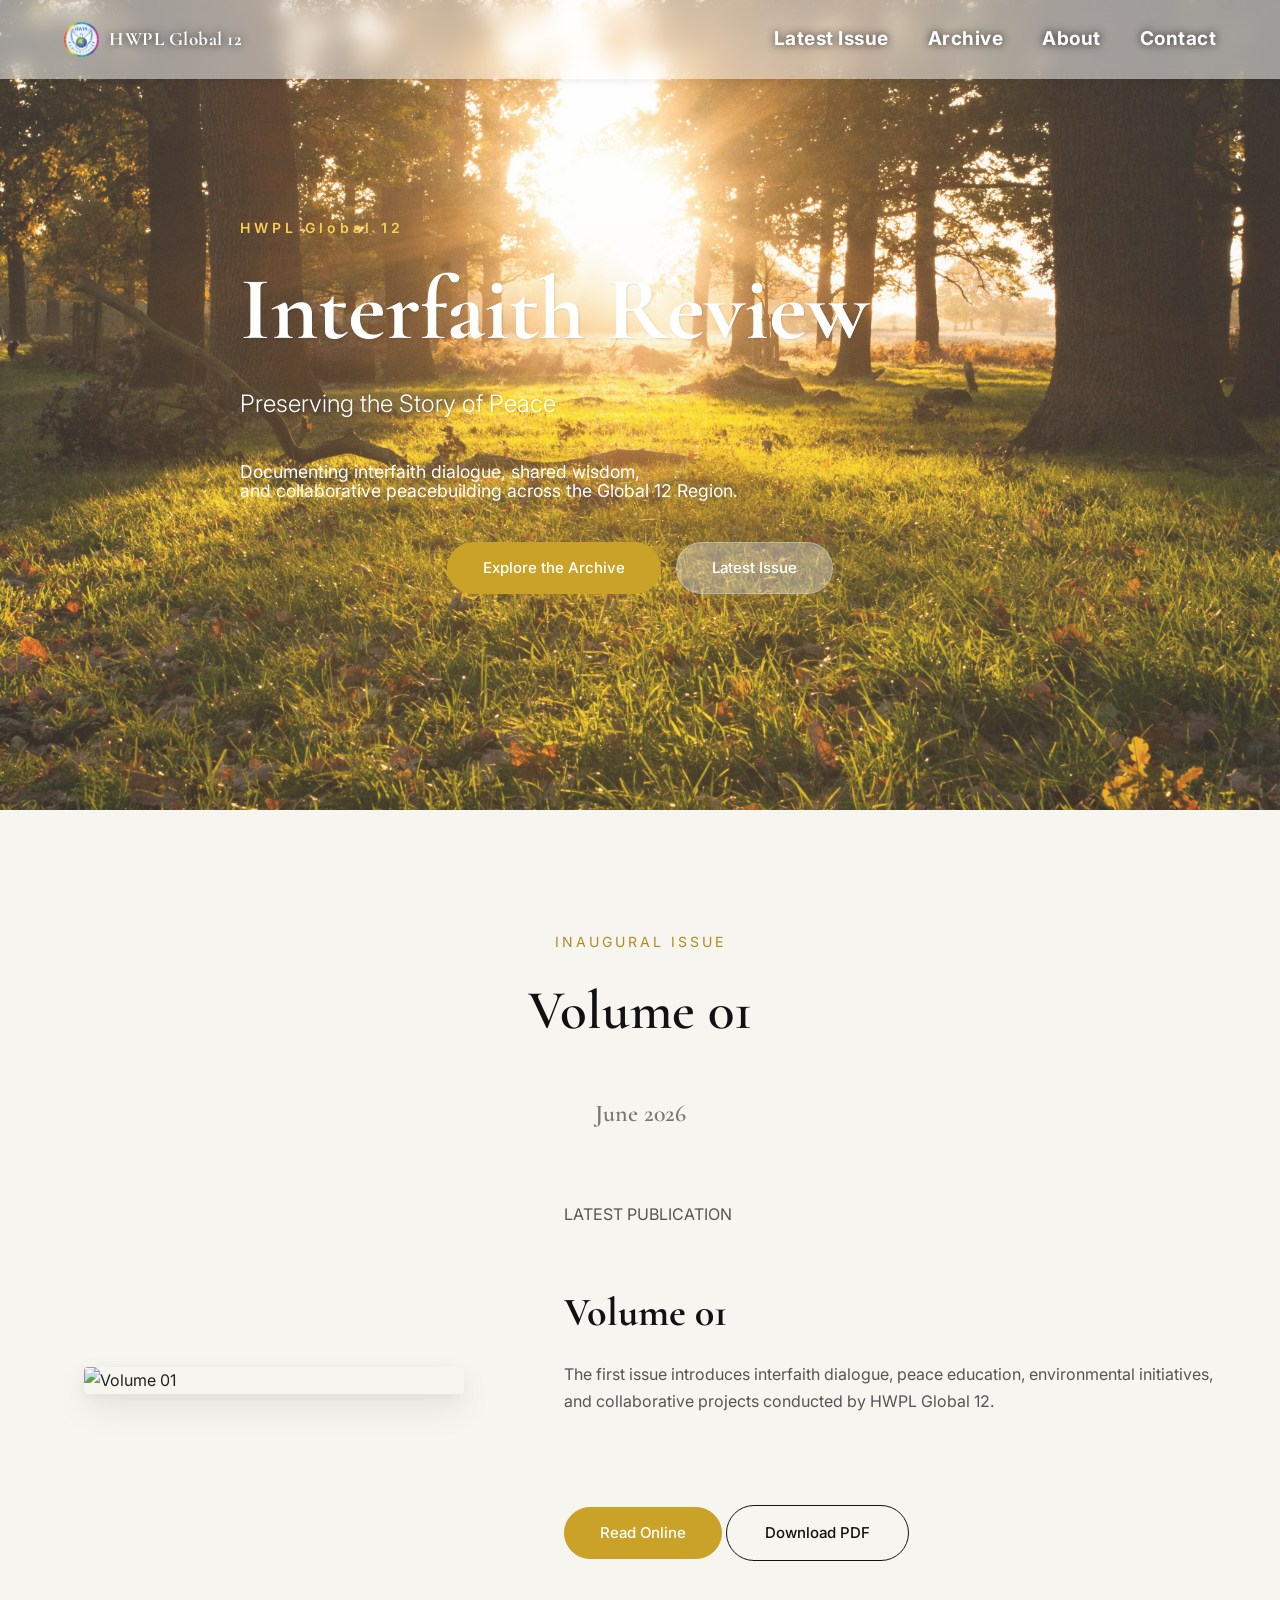
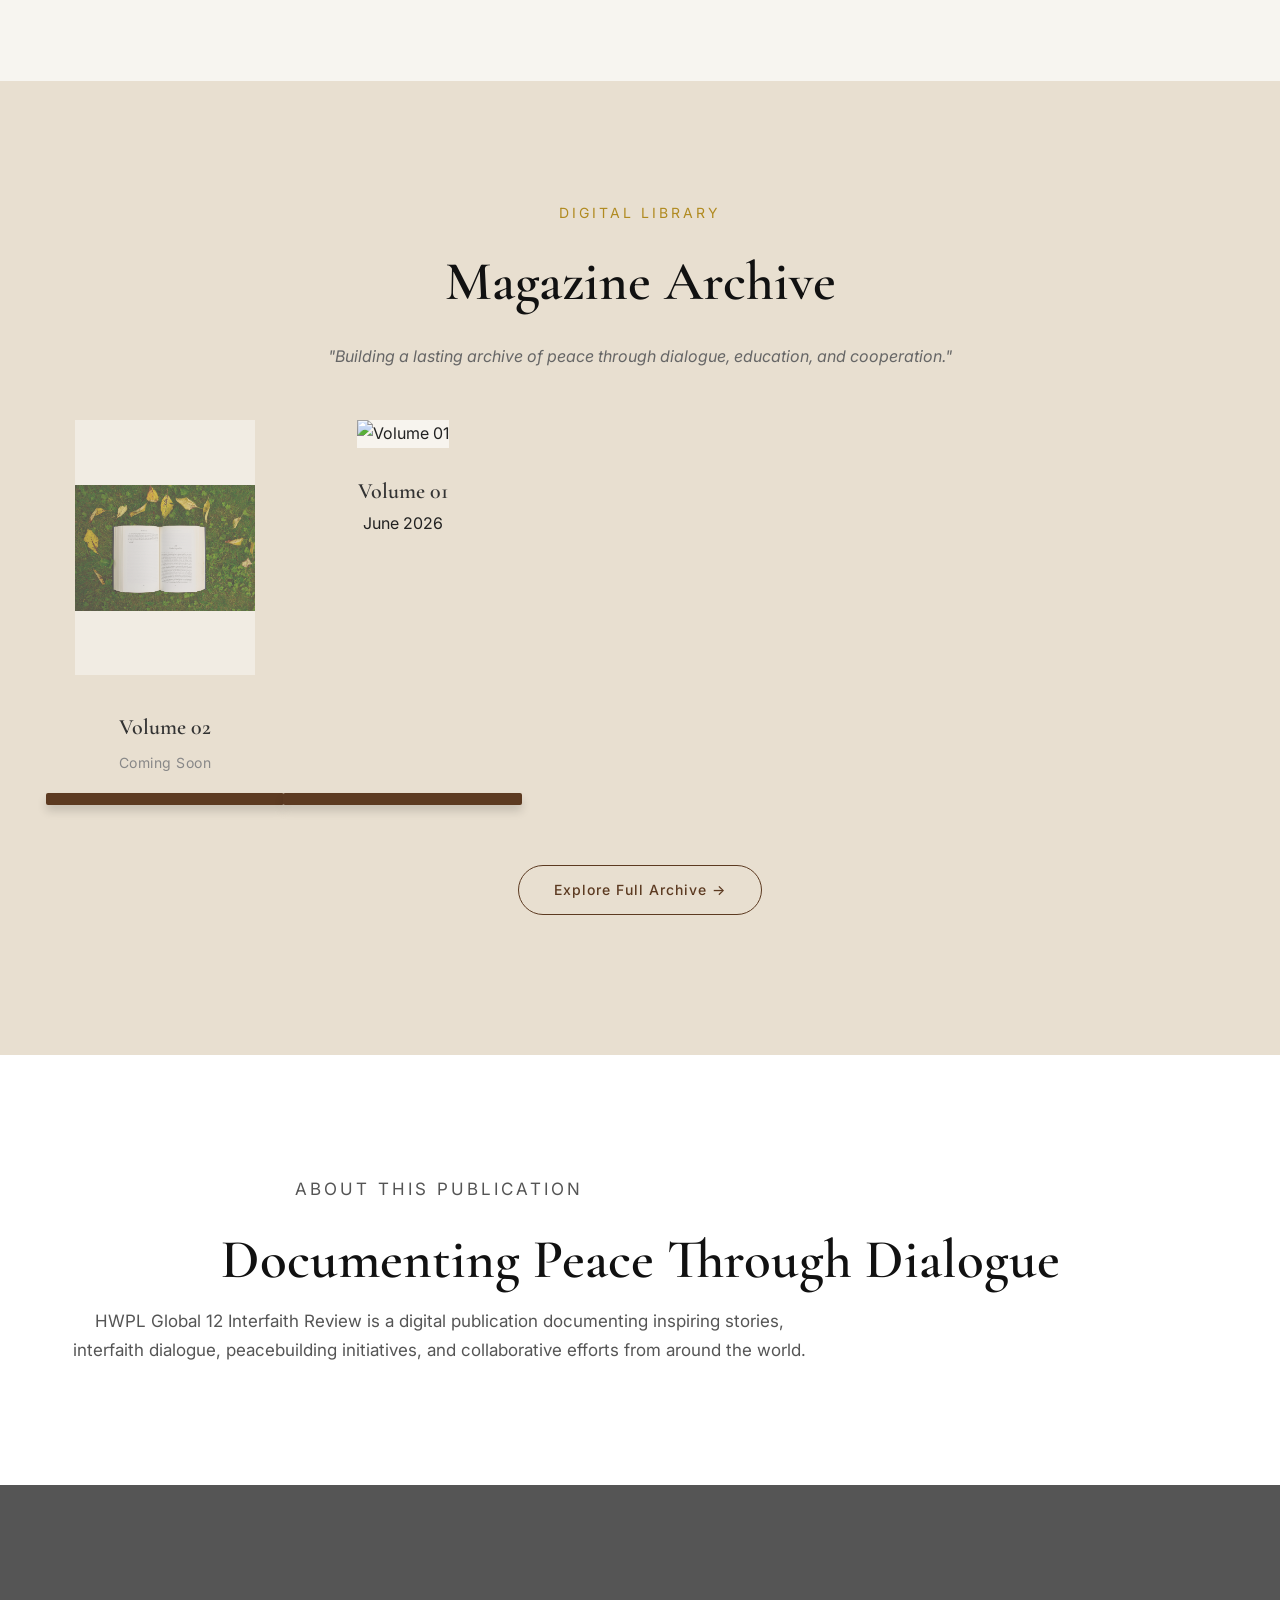
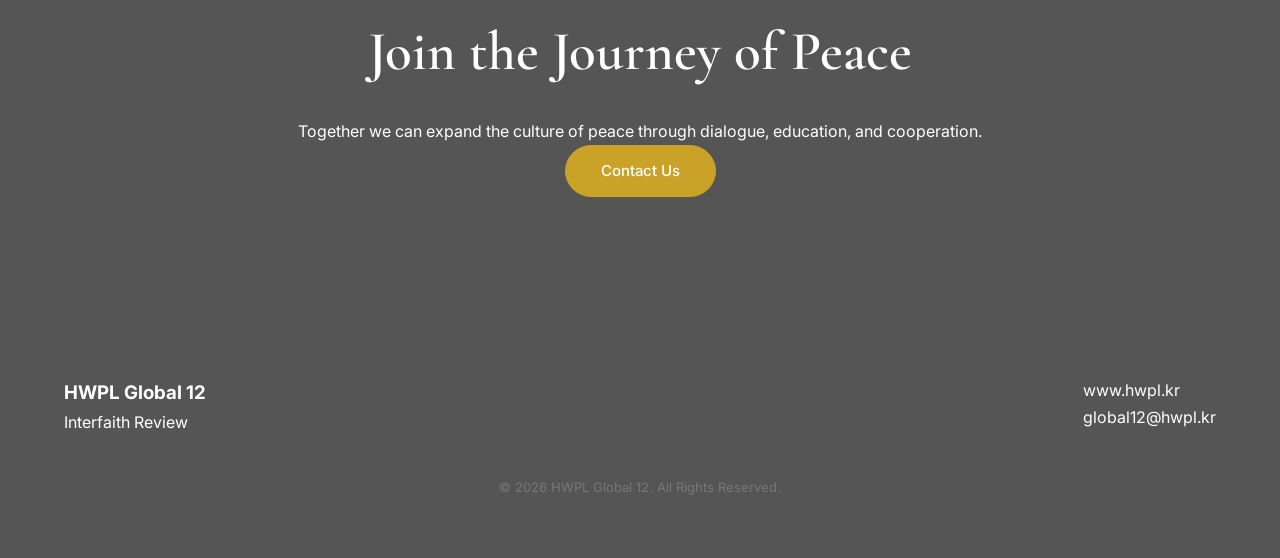
==== commit 70d0a7a4: "Update index.html" ====
--- a/index.html
+++ b/index.html
@@ -45,7 +45,7 @@
             <p class="hero-description">and collaborative peacebuilding across the Global 12 Region.</p>
             <div class="hero-buttons">
                 <a href="#archive" class="btn btn-gold">Explore the Archive</a>
-                <a href="viewer.html" class="btn btn-outline">Latest Issue</a>
+                <a href="latest" class="btn btn-outline">Latest Issue</a>
             </div>
         </div>
     </section>
--- a/css/style.css
+++ b/css/style.css
@@ -75,8 +75,8 @@
 .hero {
     height: 90vh;
     min-height: 700px;
-    /* [교정] 눈부심 방지: rgba(255, 255, 255, 0.4)로 흰색 필터를 조금 더 진하게 깔아 화사하지만 눈은 편안하게 */
-    background: linear-gradient(rgba(255, 255, 255, 0.4), rgba(232, 223, 208, 0.5)), url("../images/hero-bg.jpg");
+    /* [교정] 눈부심 방지*/
+    background: linear-gradient(rgba(255, 255, 255, 0.2), rgba(232, 223, 208, 0.2)), url("../images/hero-bg.jpg");
     background-size: cover;
     background-position: center;
     display: flex;
@@ -120,8 +120,8 @@
 .hero-description {
     color: #ffffff;        
     font-size: 1.1rem;     
-    margin: 0 0 30px 0;     
-    line-height: 0.5;      /* 줄 간격 조절 */
+    margin: 0 0 15px 0;     
+    line-height: 0.2;      /* 줄 간격 조절 */
 }
 
 /* ================= BUTTON ================= */
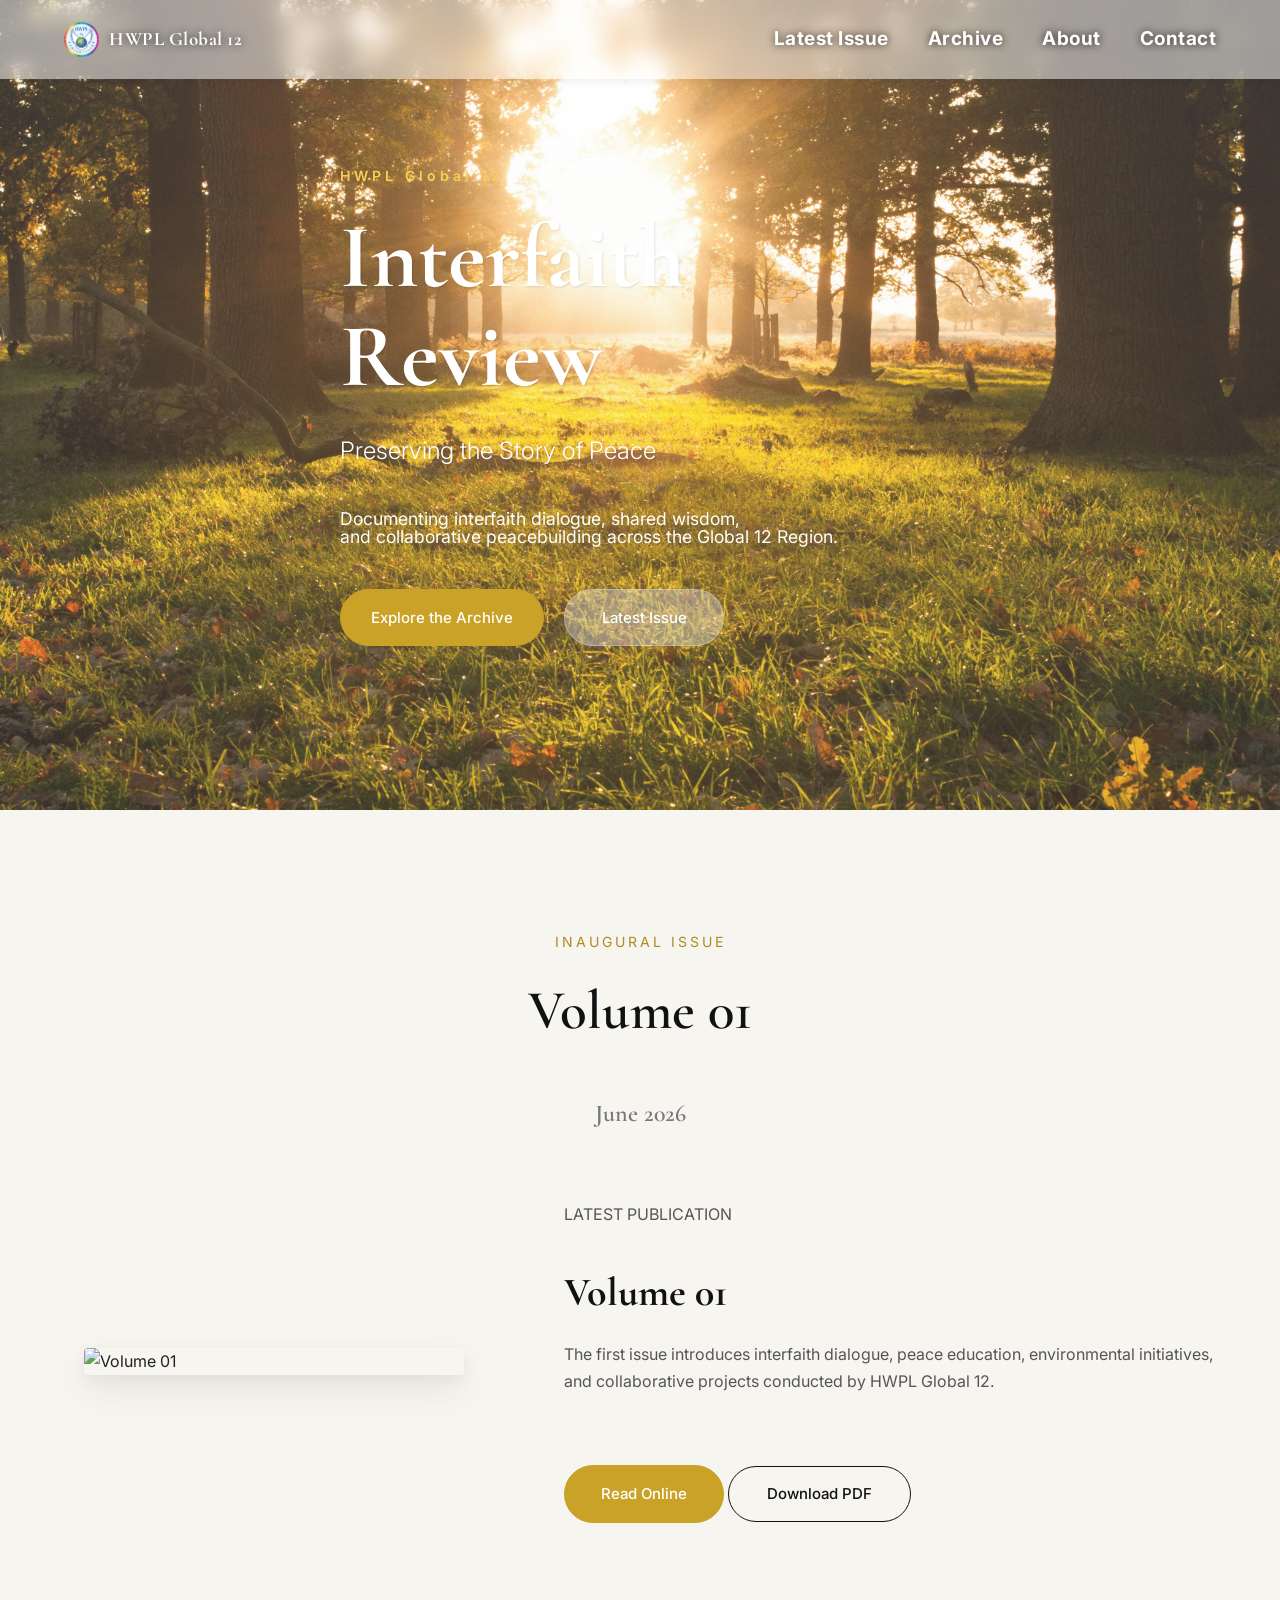
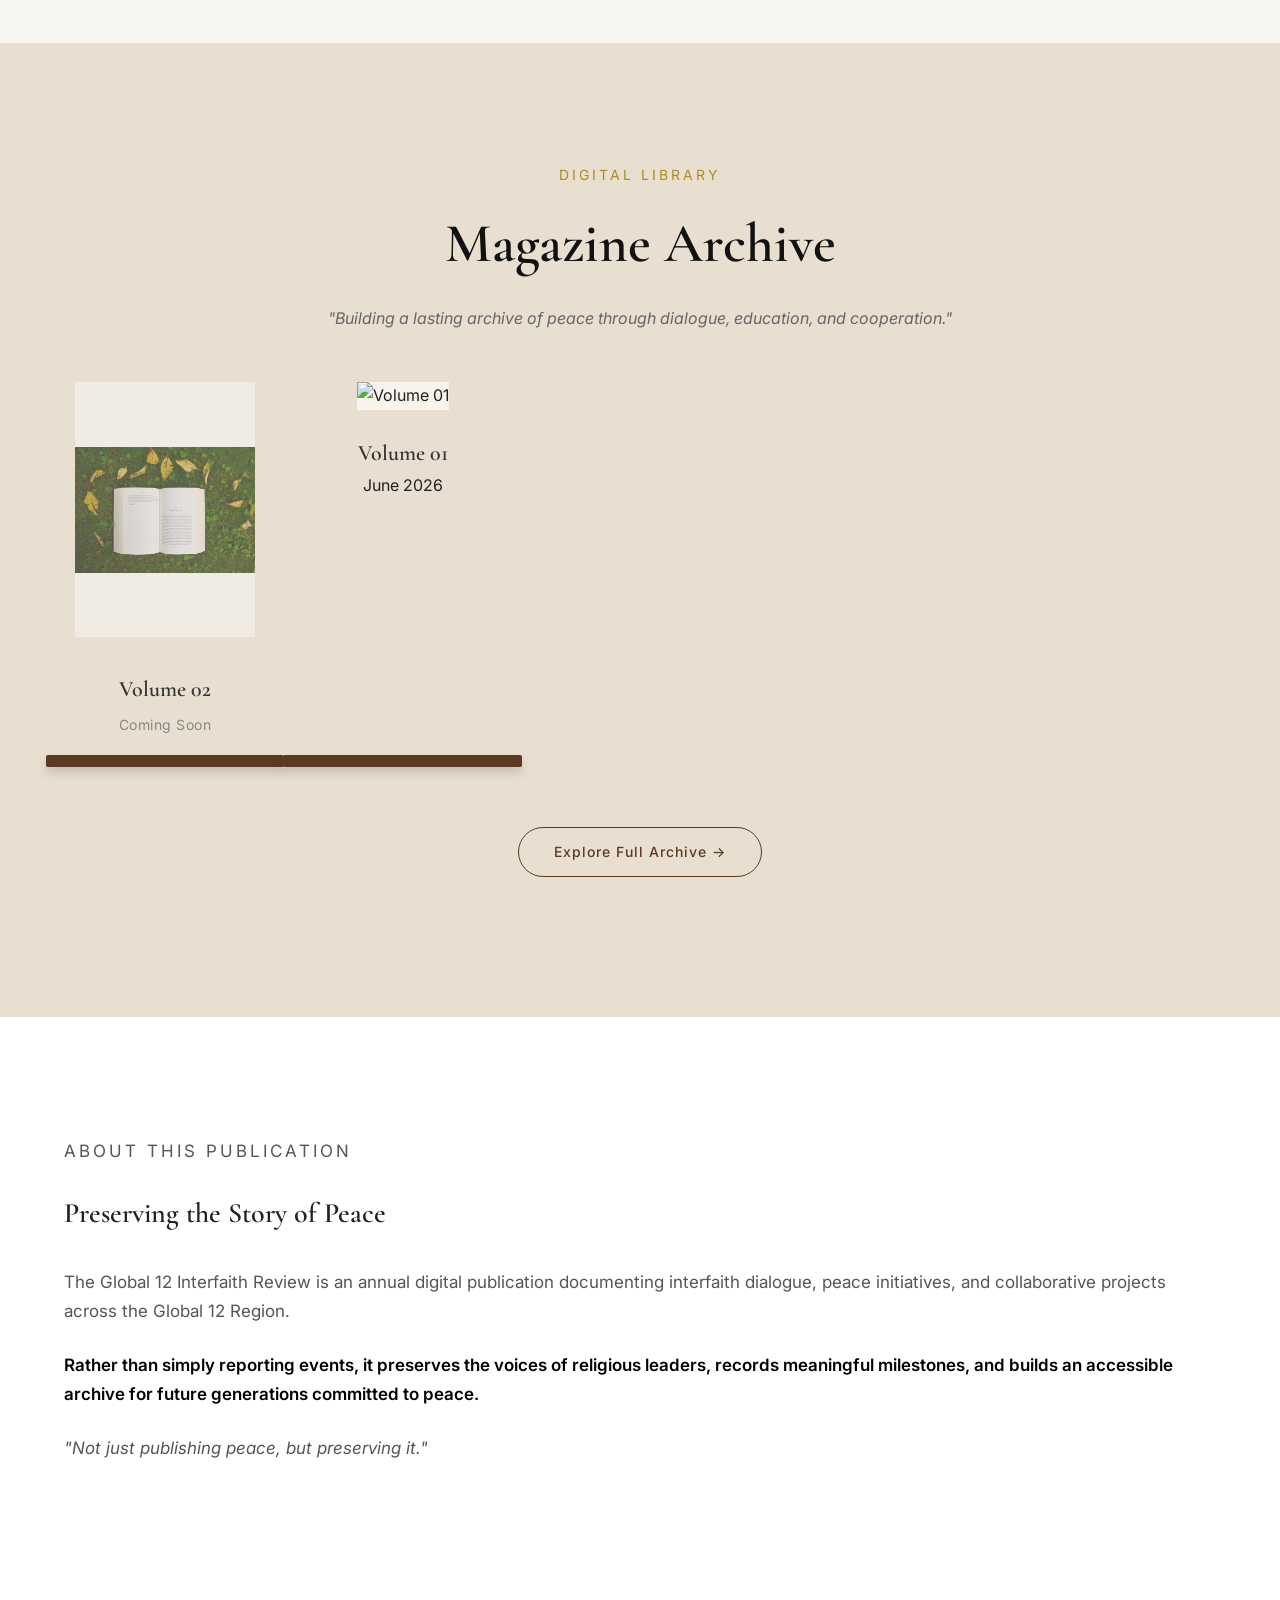
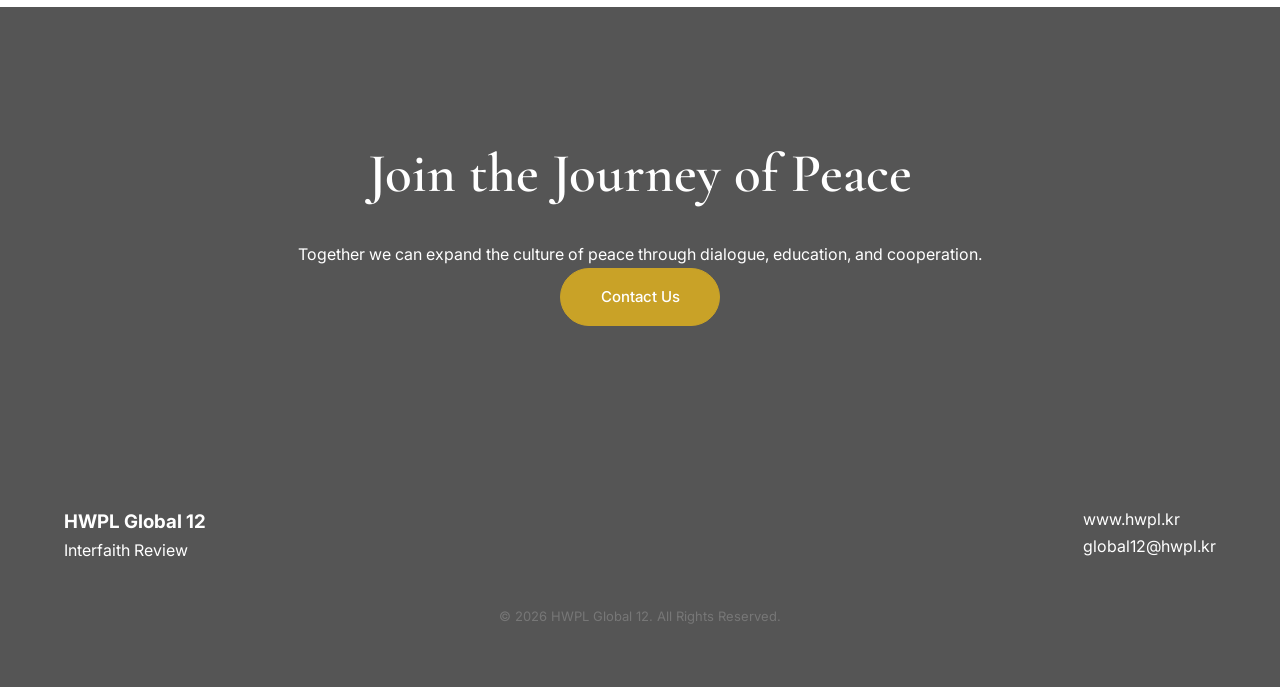
==== commit 60ccb0b4: "update" ====
--- a/index.html
+++ b/index.html
@@ -45,7 +45,7 @@
             <p class="hero-description">and collaborative peacebuilding across the Global 12 Region.</p>
             <div class="hero-buttons">
                 <a href="#archive" class="btn btn-gold">Explore the Archive</a>
-                <a href="latest" class="btn btn-outline">Latest Issue</a>
+                <a href="#latest" class="btn btn-outline">Latest Issue</a>
             </div>
         </div>
     </section>
@@ -127,10 +127,15 @@
     <section class="about" id="about">
         <div class="container narrow">
             <p class="section-subtitle">About This Publication</p>
-            <h2>Documenting Peace Through Dialogue</h2>
+            <h2>Preserving the Story of Peace</h2>
             <p>
-                HWPL Global 12 Interfaith Review is a digital publication documenting inspiring stories, 
-                interfaith dialogue, peacebuilding initiatives, and collaborative efforts from around the world.
+            The Global 12 Interfaith Review is an annual digital publication documenting interfaith dialogue, peace initiatives, and collaborative projects across the Global 12 Region.
+            </p>
+            <p>
+            <strong>Rather than simply reporting events, it preserves the voices of religious leaders, records meaningful milestones, and builds an accessible archive for future generations committed to peace.</strong>
+            </p>
+            <p>
+            <em>"Not just publishing peace, but preserving it."</em>
             </p>
         </div>
     </section>
--- a/css/style.css
+++ b/css/style.css
@@ -87,7 +87,8 @@
 
 /* Hero 내부 콘텐츠 정렬 */
 .hero-content {
-    max-width: 800px; /* 글자가 너무 옆으로 퍼지지 않게 제한 */
+    text-align: left;
+    max-width: 600px; /* 글자가 너무 옆으로 퍼지지 않게 제한 */
     margin: 0 auto;   /* 중앙 정렬 */
     width: 100%;
 }
@@ -128,7 +129,8 @@
 .btn {
     display: inline-block;
     /* 글자와 버튼 테두리 사이 여백 위아래, 좌우 */
-    padding: 12px 35px;
+    padding: 15px 30px;
+    min-width: 160px;   /* [추가] 최소 가로 길이를 설정하여 작아짐 방지 */
     border-radius: 40px;
     margin-right: 0px;
     font-size: 15px;
@@ -141,8 +143,8 @@
 .hero-buttons {
     margin-top: 50px; /* 설명문과 버튼 사이 간격 */
     display: flex;
-    justify-content: center;
-    gap: 15px; /* 두 버튼 사이의 간격 */
+    justify-content: flex-start;
+    gap: 20px; /* 두 버튼 사이의 간격 */
 }
 
 .btn-gold {
@@ -236,7 +238,7 @@
 /* 본문 글 아래 여백을 확실하게 주어 버튼들을 아래로 시원하게 밀어냅니다 */
 .latest-info p {
     color: #555;
-    margin-bottom: 50px !important; 
+    margin-bottom: 30px !important; 
 }
 
 /* Download PDF 버튼 기본 스타일 설정 */
@@ -357,16 +359,33 @@
 
 /* ================= ABOUT ================= */
 .about {
-    text-align: center;
+    text-align: left; /* 왼쪽 정렬 */
     background: #fff;
-    padding: 120px 0; /* 위아래 여백을 120px로 넓힘 */
+    padding: 120px 0;
+}
+
+.about-content { /* 텍스트를 감싸는 별도의 컨테이너를 쓰는 것을 추천합니다 */
+    max-width: 750px;
+    margin: 0 auto; /* 사이트 전체 가로 중앙 배치는 유지 */
+    padding: 0 20px; /* 모바일에서 텍스트가 끝에 붙지 않게 방지 */
+}
+
+.about h2 {
+    font-size: 28px;
+    margin-bottom: 30px;
+    color: #222;
 }
 
 .about p {
-    max-width: 750px;
-    margin: 30px auto 10;
+    margin-bottom: 25px; /* 문단 사이의 간격을 명확하게 */
     color: #555;
     font-size: 17px;
+    line-height: 1.7; /* 줄 간격을 넓혀 가독성 향상 */
+}
+
+.about strong {
+    color: #000; /* 강조 문구는 더 진하게 */
+    font-weight: 600;
 }
 
 /* ================= SUPPORT ================= */
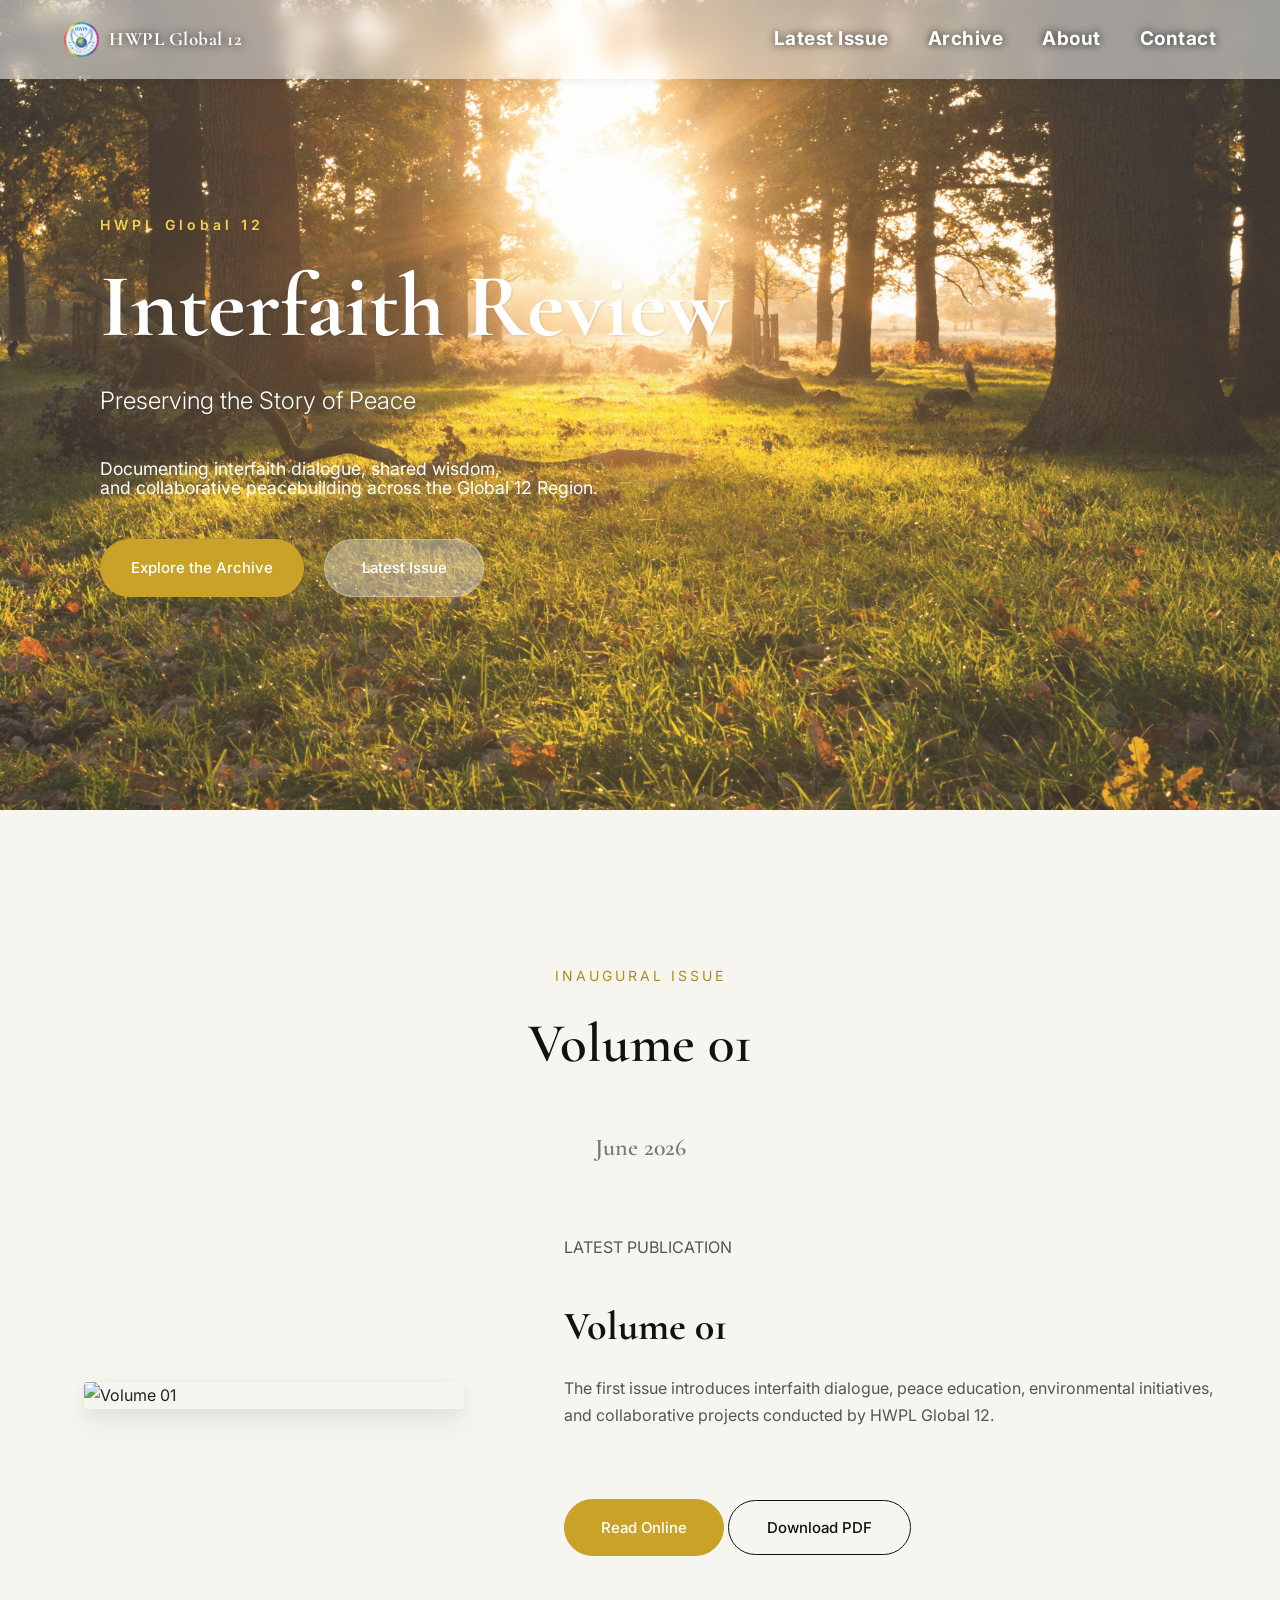
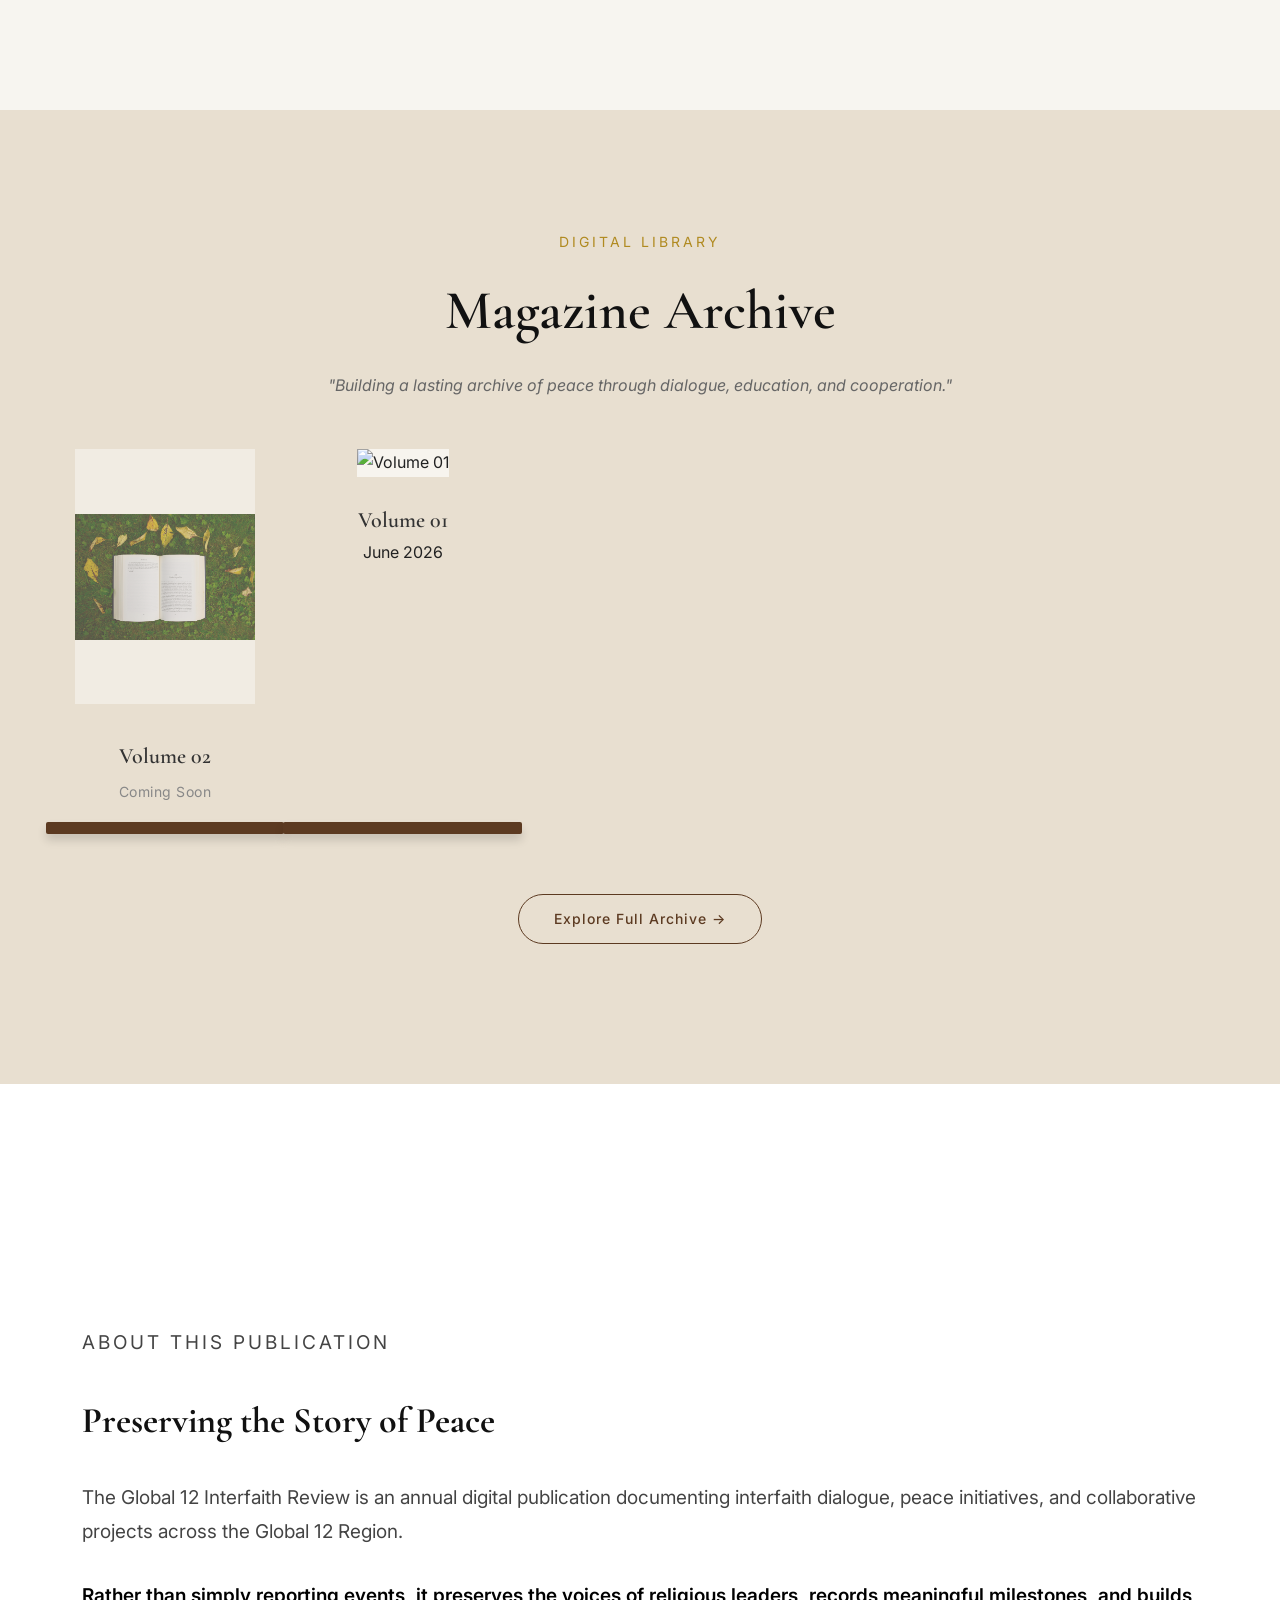
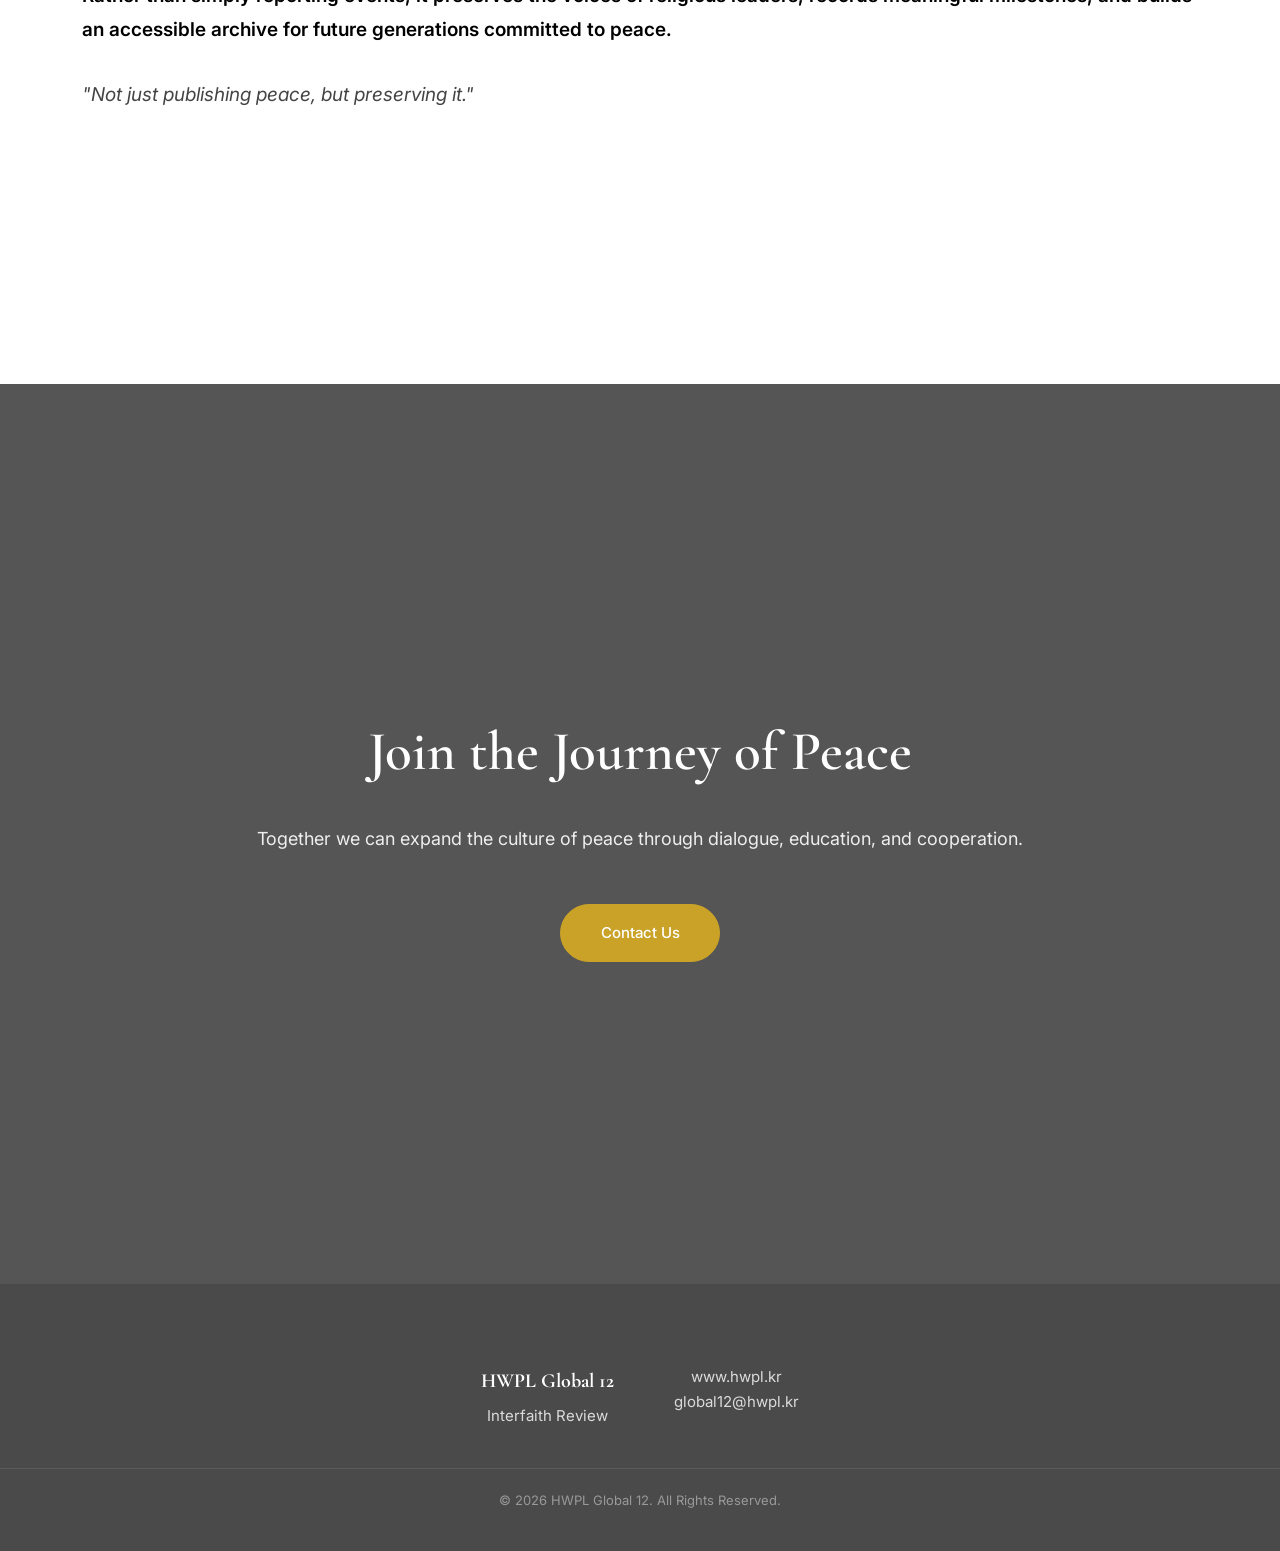
==== commit 8b2a2b60: "update" ====
--- a/index.html
+++ b/index.html
@@ -152,19 +152,21 @@
     <!-- ================= FOOTER ================= -->
     <footer id="contact">
         <div class="container">
-            <div>
-                <h3>HWPL Global 12</h3>
-                <p>Interfaith Review</p>
+            <!-- 첫 번째 박스: 로고/이름 -->
+            <div class="footer-brand">
+               <h3>HWPL Global 12</h3>
+               <p>Interfaith Review</p>
             </div>
-            <div>
+        <!-- 두 번째 박스: 연락처 정보 -->
+            <div class="footer-info">
                 <p>www.hwpl.kr</p>
                 <p>global12@hwpl.kr</p>
             </div>
         </div>
-        <div class="copyright">
-            © 2026 HWPL Global 12. All Rights Reserved.
-        </div>
-    </footer>
+    <div class="copyright">
+        © 2026 HWPL Global 12. All Rights Reserved.
+    </div>
+</footer>
 
 </body>
 </html>
--- a/css/style.css
+++ b/css/style.css
@@ -1,3 +1,8 @@
+html {
+    scroll-behavior: smooth; /* 부드러운 스크롤 */
+    scroll-snap-type: y mandatory; /* Y축 스크롤을 강제로 스냅시킴 */
+}
+
 * {
     margin: 0;
     padding: 0;
@@ -88,9 +93,12 @@
 /* Hero 내부 콘텐츠 정렬 */
 .hero-content {
     text-align: left;
-    max-width: 600px; /* 글자가 너무 옆으로 퍼지지 않게 제한 */
-    margin: 0 auto;   /* 중앙 정렬 */
+    max-width: 650px;   /* 가독성을 위해 650으로 설정 */
     width: 100%;
+    
+    /* 여기서 정렬을 조절합니다 */
+    margin-left: 50px;  /* 왼쪽에서 얼마나 띄울지 숫자로 결정 (예: 50px, 100px) */
+    margin-right: auto; /* 오른쪽 여백은 자동으로 밀려나게 함 */
 }
 
 .eyebrow {
@@ -181,7 +189,19 @@
 
 /* ================= SECTION ================= */
 section {
-    padding: 120px 0; /* 상하 여백을 조금 더 넓혀 시각적 답답함 해소 */
+    /* 기존 padding은 유지하되 최소 높이를 100vh로 설정합니다 */
+    min-height: 100vh; 
+    padding: 120px 0; 
+    
+    /* 뷰포트 스냅을 위한 필수 속성 */
+    scroll-snap-align: start; 
+    
+    /* 내용이 중앙에 오도록 레이아웃 잡기 */
+    display: flex;
+    flex-direction: column;
+    justify-content: center;
+    box-sizing: border-box; /* 패딩이 높이에 포함되도록 설정 */
+    scroll-margin-top: 80px; /* 메뉴바 높이만큼 띄움 */
 }
 
 .section-header {
@@ -361,7 +381,7 @@
 .about {
     text-align: left; /* 왼쪽 정렬 */
     background: #fff;
-    padding: 120px 0;
+    padding: 120px 20px; /* 좌우 패딩 추가로 모바일 가독성 확보 */
 }
 
 .about-content { /* 텍스트를 감싸는 별도의 컨테이너를 쓰는 것을 추천합니다 */
@@ -371,16 +391,17 @@
 }
 
 .about h2 {
-    font-size: 28px;
+    font-size: 36px;
     margin-bottom: 30px;
-    color: #222;
+    color: #111;
+    font-weight: 700;
 }
 
 .about p {
-    margin-bottom: 25px; /* 문단 사이의 간격을 명확하게 */
-    color: #555;
-    font-size: 17px;
-    line-height: 1.7; /* 줄 간격을 넓혀 가독성 향상 */
+    margin-bottom: 30px; /* 문단 사이의 간격을 명확하게 */
+    color: #444;
+    font-size: 19px;
+    line-height: 1.8; /* 줄 간격을 넓혀 가독성 향상 */
 }
 
 .about strong {
@@ -393,31 +414,66 @@
     text-align: center;
     background: #555;
     color: white;
-    padding: 120px 0; /* ABOUT과 마찬가지로 시원하게 여백 추가 */
+    padding: 120px 20px; /* ABOUT과 마찬가지로 시원하게 여백 추가 */
+    display: flex;
+    flex-direction: column;
+    justify-content: center;
+    align-items: center;
 }
 
 .support h2 {
     color: white;
-    margin-bottom: 20px; /* 제목과 아래 글 사이 여백 */
+    margin-bottom: 25px; /* 제목과 아래 글 사이 여백 */
+}
+
+.support p {
+    font-size: 18px;
+    margin-bottom: 50px; /* [중요] 글자와 버튼 사이를 50px로 넓게 확보 */
+    opacity: 0.9;
 }
 
 /* ================= FOOTER ================= */
-footer {
-    background: #555;
-    color: white;
-    padding: 60px 0;
-}
-
-footer .container {
-    display: flex;
-    justify-content: space-between;
-}
-
+#contact {
+    background: #4a4a4a; /* 조금 더 세련된 어두운 톤 */
+    color: #fff;
+    padding: 80px 0 40px 0; /* 위쪽 여백을 충분히 주어 섹션을 분리 */
+    text-align: center;
+}
+
+#contact .container {
+    display: flex;
+    justify-content: center; /* 내용을 가운데로 */
+    gap: 60px; /* 로고와 연락처 사이를 넉넉하게 */
+    margin-bottom: 40px; /* 카피라이트와 본문 간격 */
+}
+
+/* 푸터 내부 폰트 스타일 */
+#contact h3 {
+    font-size: 20px;
+    margin-bottom: 5px;
+    font-family: "Cormorant Garamond", serif;
+}
+
+#contact p {
+    font-size: 15px;
+    opacity: 0.8;
+}
+
+/* 카피라이트 스타일 */
 .copyright {
     text-align: center;
-    margin-top: 40px;
-    color: #777;
+    color: #999;
     font-size: 13px;
+    border-top: 1px solid #5a5a5a; /* 구분선 추가 */
+    padding-top: 20px;
+}
+
+/* 반응형: 화면이 작아지면 세로로 쌓기 */
+@media(max-width: 768px) {
+    #contact .container {
+        flex-direction: column;
+        gap: 30px;
+    }
 }
 
 /* ================= RESPONSIVE ================= */
@@ -445,7 +501,9 @@
     nav {
         display: none;
     }
-    footer .container {
+    
+    /* 푸터 반응형 유지 */
+    #contact .container {
         flex-direction: column;
         gap: 30px;
         text-align: center;
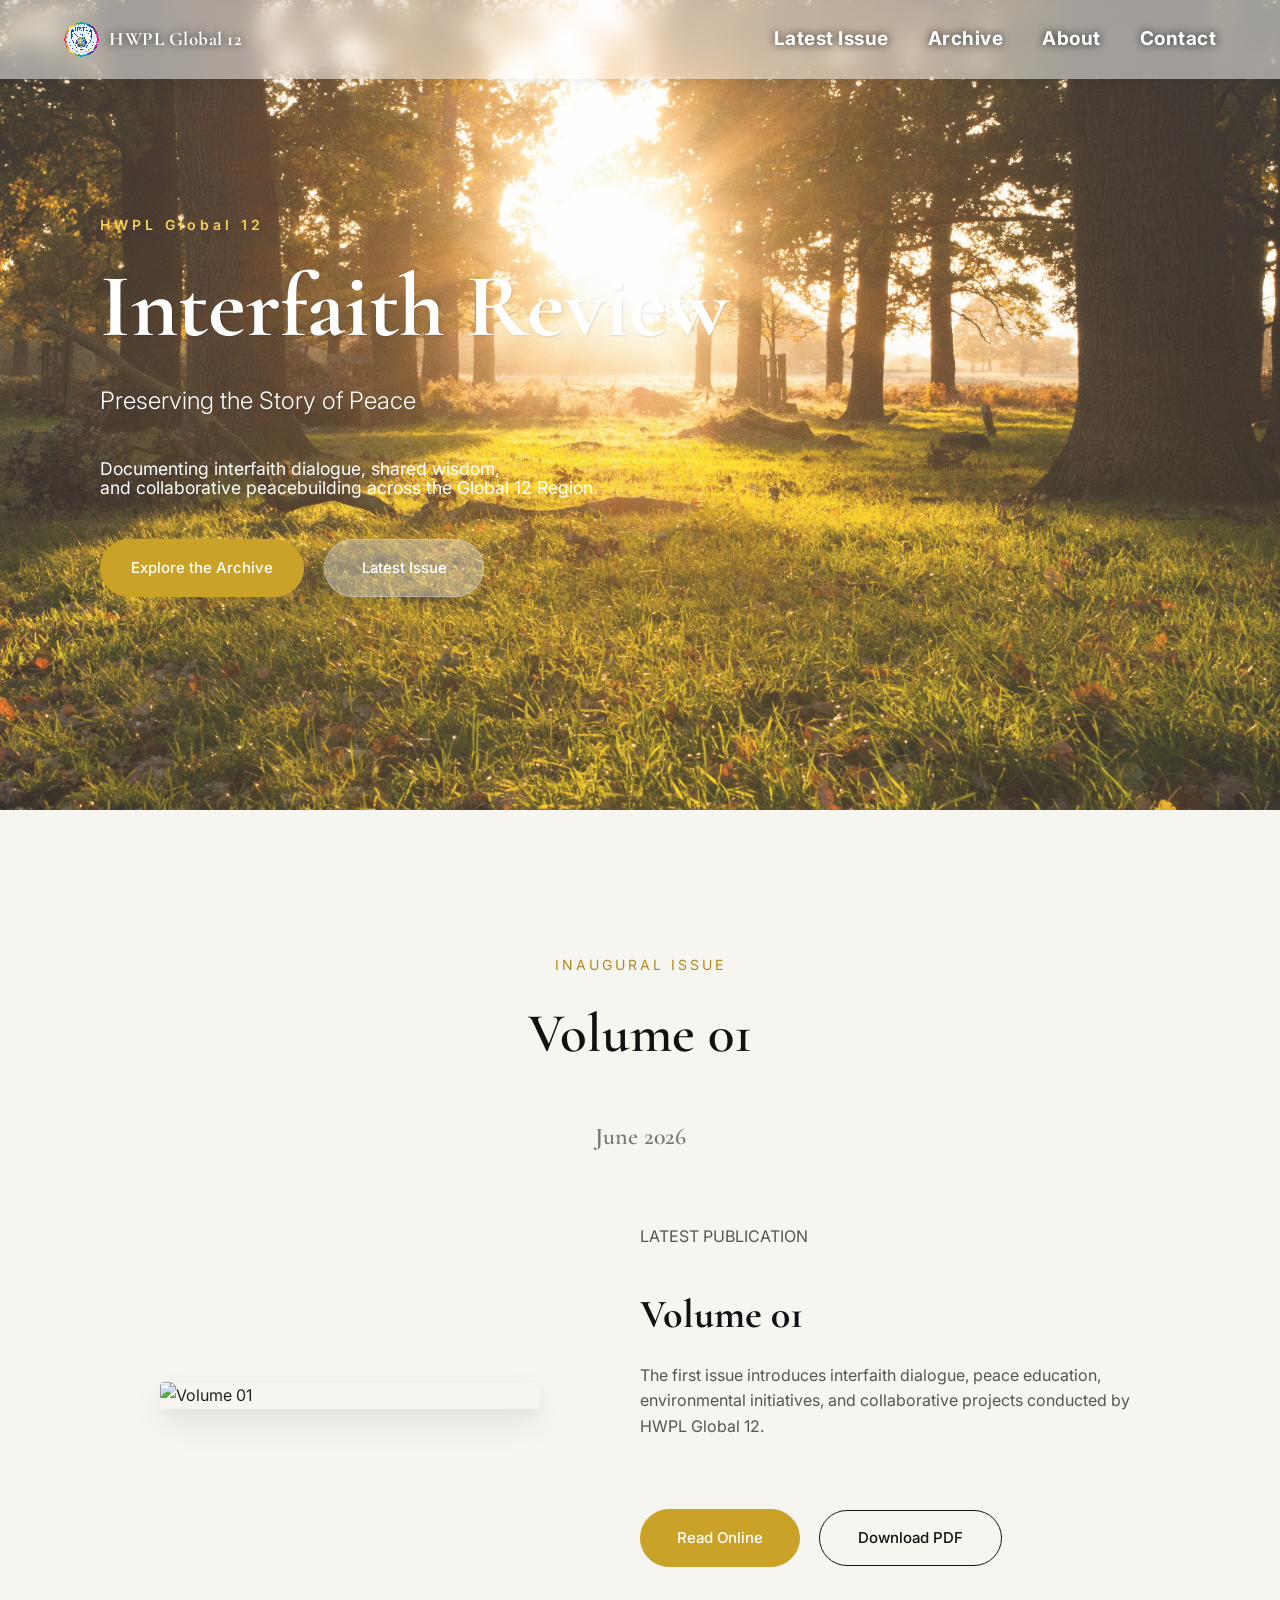
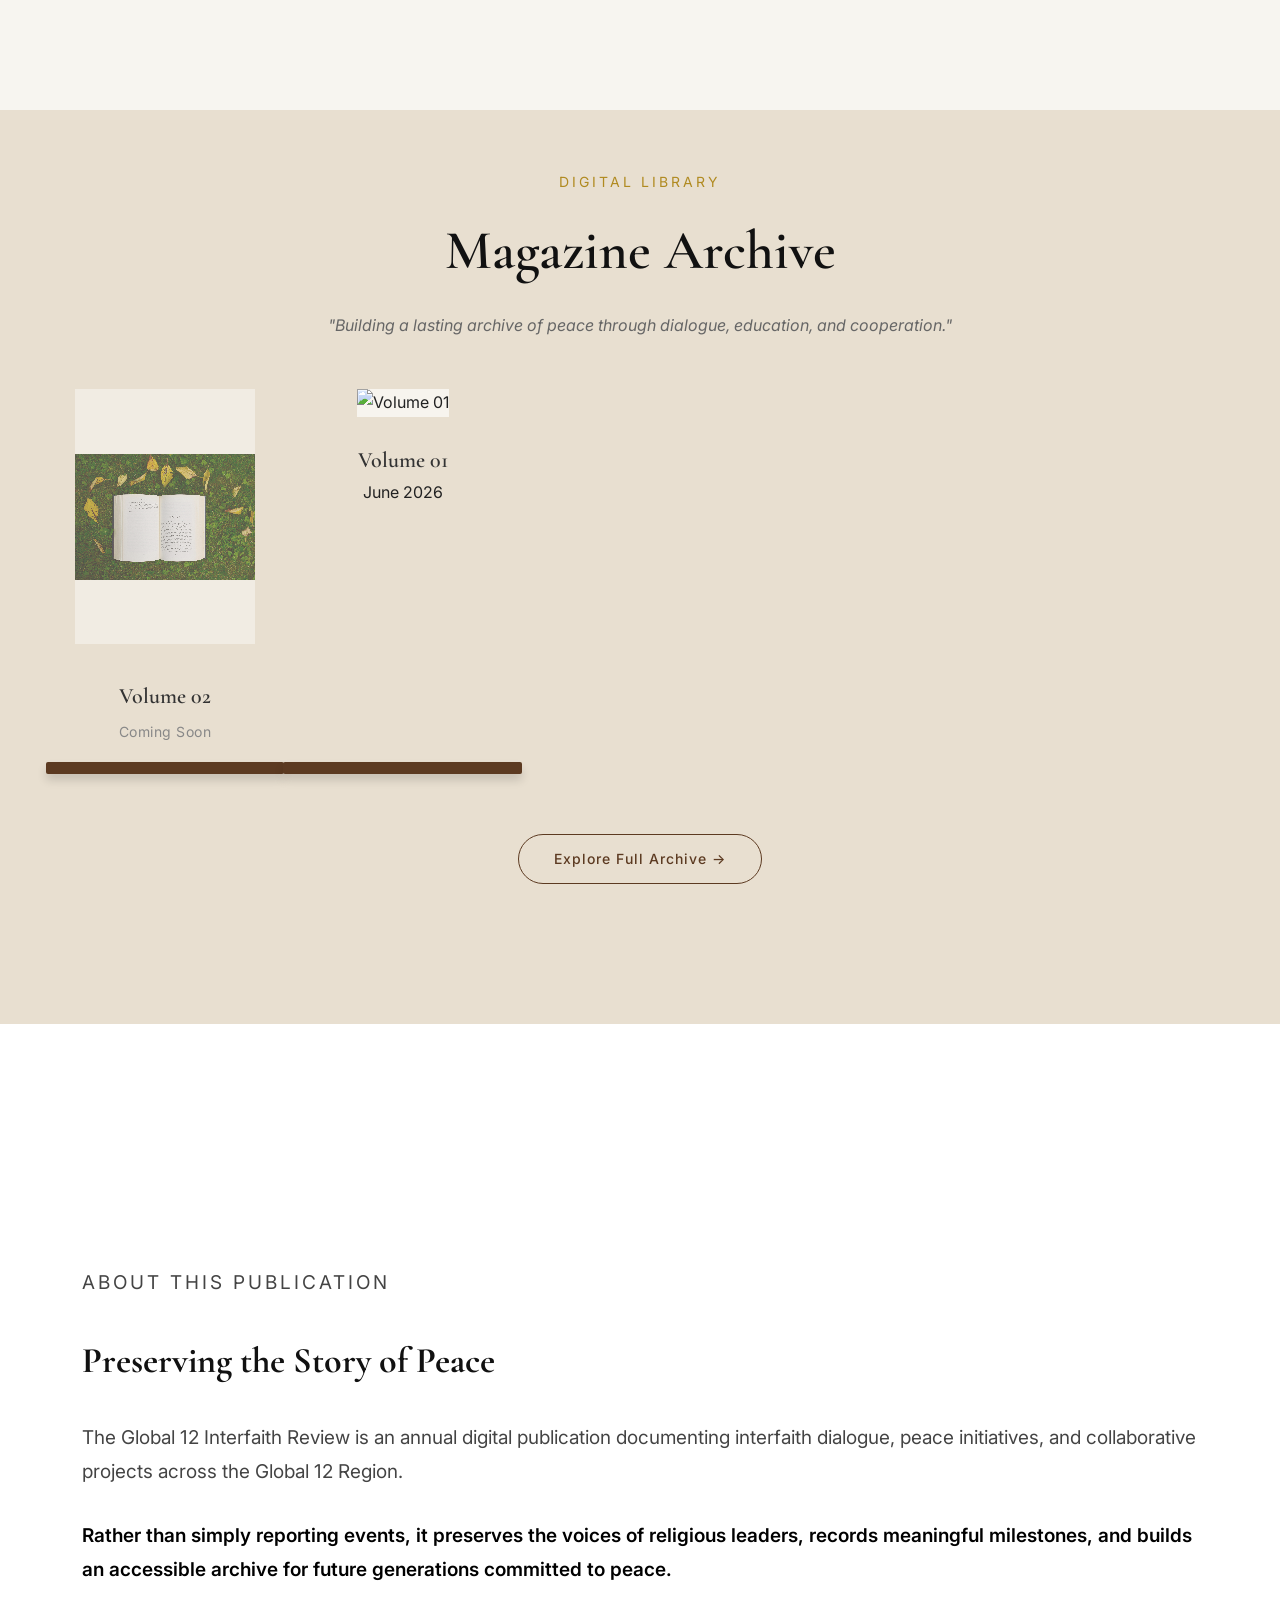
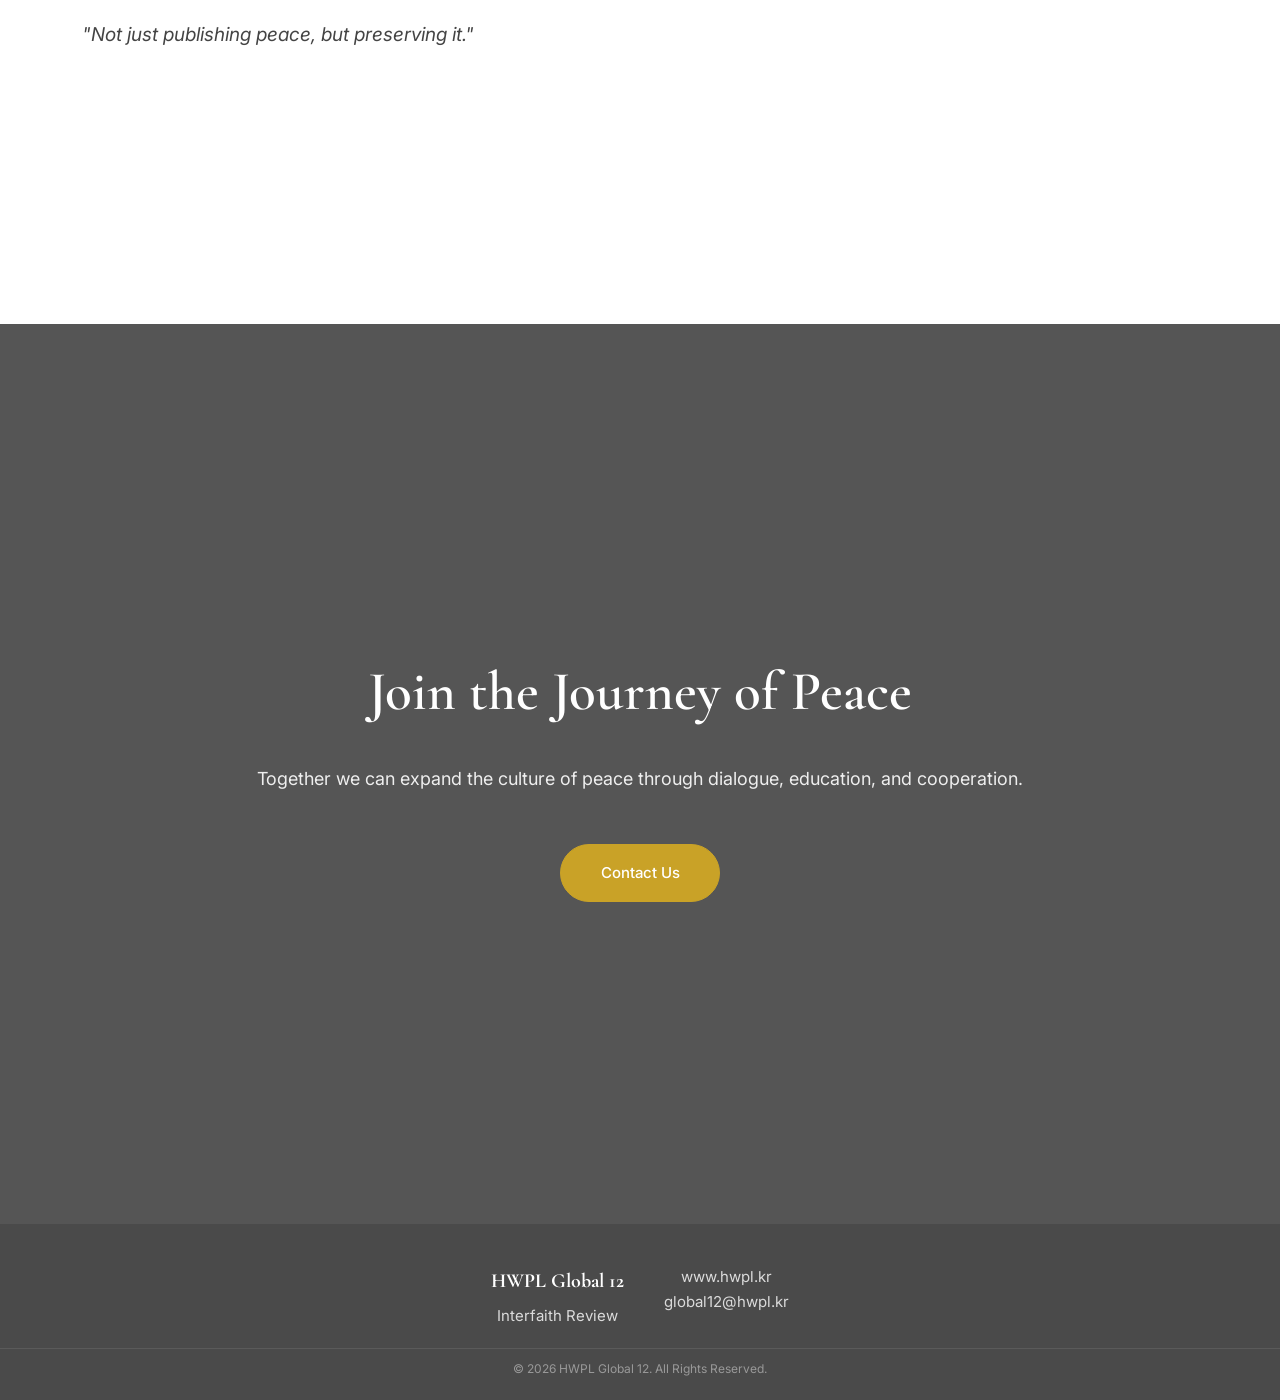
==== commit a75a36c0: "update" ====
--- a/index.html
+++ b/index.html
@@ -168,5 +168,9 @@
     </div>
 </footer>
 
+<script src="js/page-flip.browser.js"></script>
+<script src="js/flipbook.js"></script>
+<script src="js/script.js"></script>
+
 </body>
 </html>
--- a/css/style.css
+++ b/css/style.css
@@ -1,6 +1,20 @@
+/* 가장 선명한 축소 처리를 위한 설정 (가장 위에 배치) */
+img {
+    /* 모바일 브라우저의 이미지 뭉개짐 방지 */
+    image-rendering: -webkit-optimize-contrast; /* 사파리/크롬 최적화 */
+    image-rendering: crisp-edges;               /* 최신 브라우저 표준 */
+    image-rendering: pixelated;                 /* 보간법 제어 */
+    
+    /* 하드웨어 가속 강제 (렌더링 품질 개선) */
+    transform: translateZ(0);
+    backface-visibility: hidden;
+    
+    /* 이미지 비율 강제 유지 */
+    object-fit: contain;
+}
 html {
-    scroll-behavior: smooth; /* 부드러운 스크롤 */
-    scroll-snap-type: y mandatory; /* Y축 스크롤을 강제로 스냅시킴 */
+    scroll-behavior: smooth;
+    scroll-snap-type: y proximity; /* 강제(mandatory)에서 근접(proximity)으로 변경 */
 }
 
 * {
@@ -80,14 +94,20 @@
 .hero {
     height: 90vh;
     min-height: 700px;
-    /* [교정] 눈부심 방지*/
+    width: 100%; /* 너비를 부모 요소에 꽉 차게 설정 */
+    
+    /* 배경 설정 최적화 */
     background: linear-gradient(rgba(255, 255, 255, 0.2), rgba(232, 223, 208, 0.2)), url("../images/hero-bg.jpg");
-    background-size: cover;
-    background-position: center;
+    
+    /* [핵심 수정] */
+    background-size: cover;         /* 이미지를 영역에 꽉 차게(비율 유지) */
+    background-position: center;    /* 이미지를 항상 정중앙에 고정 */
+    background-repeat: no-repeat;   /* 이미지가 반복되지 않게 함 */
+    background-attachment: fixed;   /* (선택사항) 스크롤 시 이미지가 고정되어 더 고급스럽게 보임 */
+    
     display: flex;
     align-items: center;
-    /* 여백 확보를 위해 추가 */
-    padding: 0 50px; 
+    padding: 0 50px;
 }
 
 /* Hero 내부 콘텐츠 정렬 */
@@ -191,7 +211,7 @@
 section {
     /* 기존 padding은 유지하되 최소 높이를 100vh로 설정합니다 */
     min-height: 100vh; 
-    padding: 120px 0; 
+    padding: 120px 0 120px 0; 
     
     /* 뷰포트 스냅을 위한 필수 속성 */
     scroll-snap-align: start; 
@@ -226,11 +246,24 @@
 }
 
 /* ================= LATEST ISSUE ================= */
+#latest {
+    min-height: 100vh; /* 화면 꽉 채우기 */
+    display: flex;
+    flex-direction: column;
+    justify-content: center; /* 세로 중앙 정렬 */
+    align-items: center;      /* 가로 중앙 정렬 */
+    padding: 100px 20px;      /* 상하 여백 확보 */
+    box-sizing: border-box;
+    scroll-snap-align: center; /* 스크롤 시 화면 중앙으로 딱 붙음 */
+}
+
 .latest-grid {
     display: grid;
     grid-template-columns: 420px 1fr;
     gap: 80px;
-    align-items: center;
+    align-items: center;      /* 그리드 안의 이미지와 텍스트를 수직 중앙 정렬 */
+    max-width: 1000px;        /* 너무 넓어지지 않게 제한 */
+    margin: 0 auto;
 }
 
 .latest-grid .cover img {
@@ -241,6 +274,10 @@
     border-radius: 4px;
     box-shadow: 0 15px 35px rgba(0, 0, 0, 0.07), 0 5px 15px rgba(0, 0, 0, 0.05);
     transition: transform 0.4s cubic-bezier(0.16, 1, 0.3, 1), box-shadow 0.4s ease;
+    object-fit: cover; 
+    backface-visibility: hidden; /* 모바일에서 렌더링 품질 개선 */
+    -webkit-backface-visibility: hidden;
+    transform: translateZ(0); /* 하드웨어 가속 강제 사용 */
 }
 
 .latest-grid .cover img:hover {
@@ -255,10 +292,17 @@
     color: #111;
 }
 
-/* 본문 글 아래 여백을 확실하게 주어 버튼들을 아래로 시원하게 밀어냅니다 */
 .latest-info p {
     color: #555;
-    margin-bottom: 30px !important; 
+    margin-bottom: 30px !important; /* 버튼과 간격 확보 */
+    line-height: 1.6;
+}
+
+/* 버튼 컨테이너가 있다면 감싸주면 좋지만, 우선 기존 코드 유지 */
+.latest-info .btn-gold,
+.latest-info a[href*="pdf"] {
+    margin-top: 20px !important; /* 40px에서 20px로 줄여 밀림 현상 방지 */
+    margin-right: 15px;         /* 두 버튼 사이의 좌우 간격 추가 */
 }
 
 /* Download PDF 버튼 기본 스타일 설정 */
@@ -296,7 +340,7 @@
 .archive {
     background: #e8dfd0;
     position: relative;
-    padding: 120px 0 140px; 
+    padding: 60px 0 140px; /*상단, 좌우, 하단*/
 }
 
 .archive-grid {
@@ -330,10 +374,12 @@
 .book img {
     width: 100%;
     max-width: 180px;
-    height: 255px !important; 
-    /* cover 대신 contain을 쓰면 여백이 생기더라도 이미지 원본 화질을 찌그러트리지 않고 그대로 보여줍니다 */
-    object-fit: contain !important; 
+    height: auto; /* 중요: 높이를 고정하지 않고 자동 조절 */
+    aspect-ratio: 180 / 255; /* 중요: 이미지의 원래 비율(비율 유지)을 강제로 지정 */
+    object-fit: contain;
     background-color: #f7f4ee; /* 이미지가 작아서 생기는 빈 공간을 채워줄 우아한 배경색 */
+    -webkit-backface-visibility: hidden;
+    backface-visibility: hidden;
 }
 
 .book img:hover {
@@ -436,15 +482,22 @@
 #contact {
     background: #4a4a4a; /* 조금 더 세련된 어두운 톤 */
     color: #fff;
-    padding: 80px 0 40px 0; /* 위쪽 여백을 충분히 주어 섹션을 분리 */
-    text-align: center;
+    padding: 40px 0 20px 0; /* 위쪽 패딩을 키워 간격을 확보 */
+    text-align: center;
+    /* 높이를 콘텐츠 크기에 딱 맞춤 */
+    min-height: auto; 
+    scroll-snap-align: end;
+    height: auto;
 }
 
 #contact .container {
     display: flex;
     justify-content: center; /* 내용을 가운데로 */
-    gap: 60px; /* 로고와 연락처 사이를 넉넉하게 */
-    margin-bottom: 40px; /* 카피라이트와 본문 간격 */
+    gap: 40px; /* 로고와 연락처 사이를 넉넉하게 */
+    margin-bottom: 20px; /* 카피라이트와 본문 간격 */
+}
+#contact {
+    margin-bottom: 0;
 }
 
 /* 푸터 내부 폰트 스타일 */
@@ -463,17 +516,9 @@
 .copyright {
     text-align: center;
     color: #999;
-    font-size: 13px;
+    font-size: 12px;
     border-top: 1px solid #5a5a5a; /* 구분선 추가 */
-    padding-top: 20px;
-}
-
-/* 반응형: 화면이 작아지면 세로로 쌓기 */
-@media(max-width: 768px) {
-    #contact .container {
-        flex-direction: column;
-        gap: 30px;
-    }
+    padding-top: 10px;
 }
 
 /* ================= RESPONSIVE ================= */
@@ -485,7 +530,7 @@
 
 @media(max-width: 768px) {
     .hero h1 {
-        font-size: 55px;
+        font-size: 55px; /* 모바일에서 글자가 너무 크면 36px 정도로 더 줄여도 됩니다 */
     }
     .hero-text {
         font-size: 18px;
@@ -502,7 +547,7 @@
         display: none;
     }
     
-    /* 푸터 반응형 유지 */
+    /* 여기서 푸터 설정을 통합 관리 */
     #contact .container {
         flex-direction: column;
         gap: 30px;
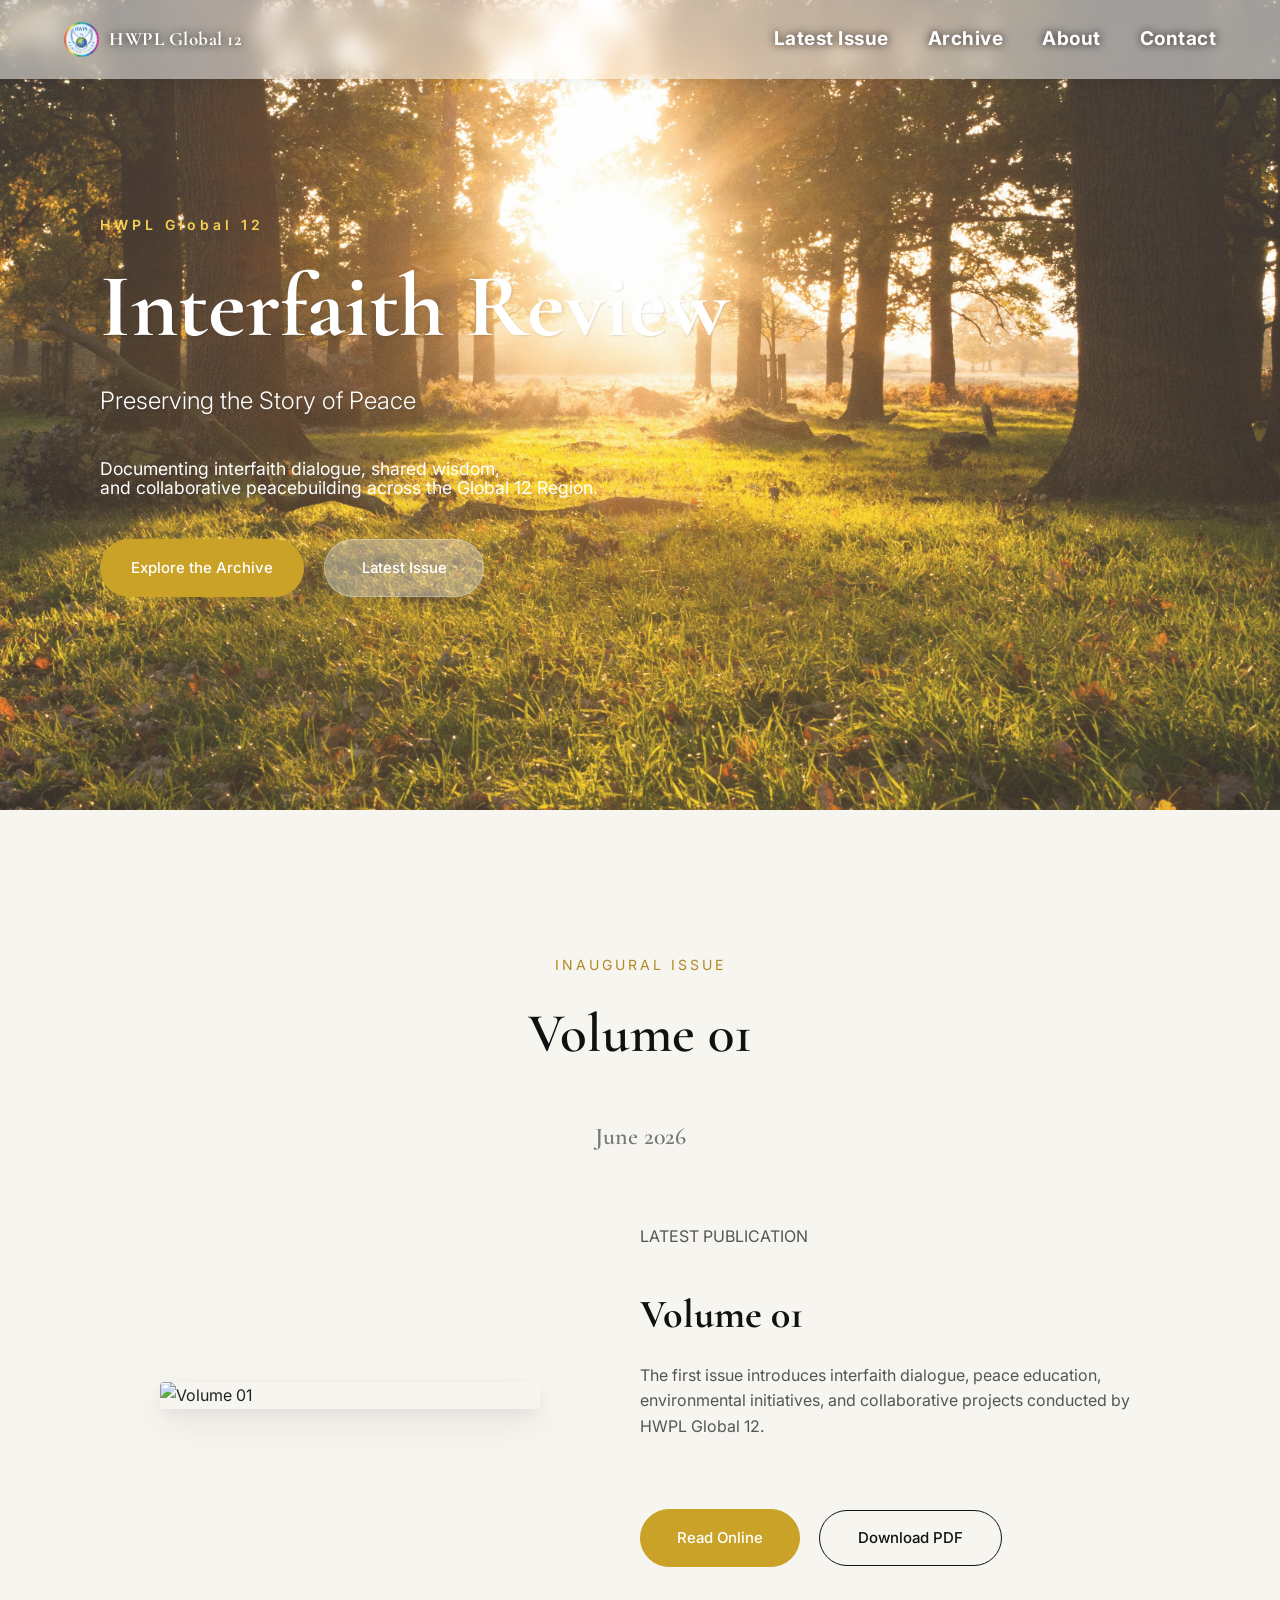
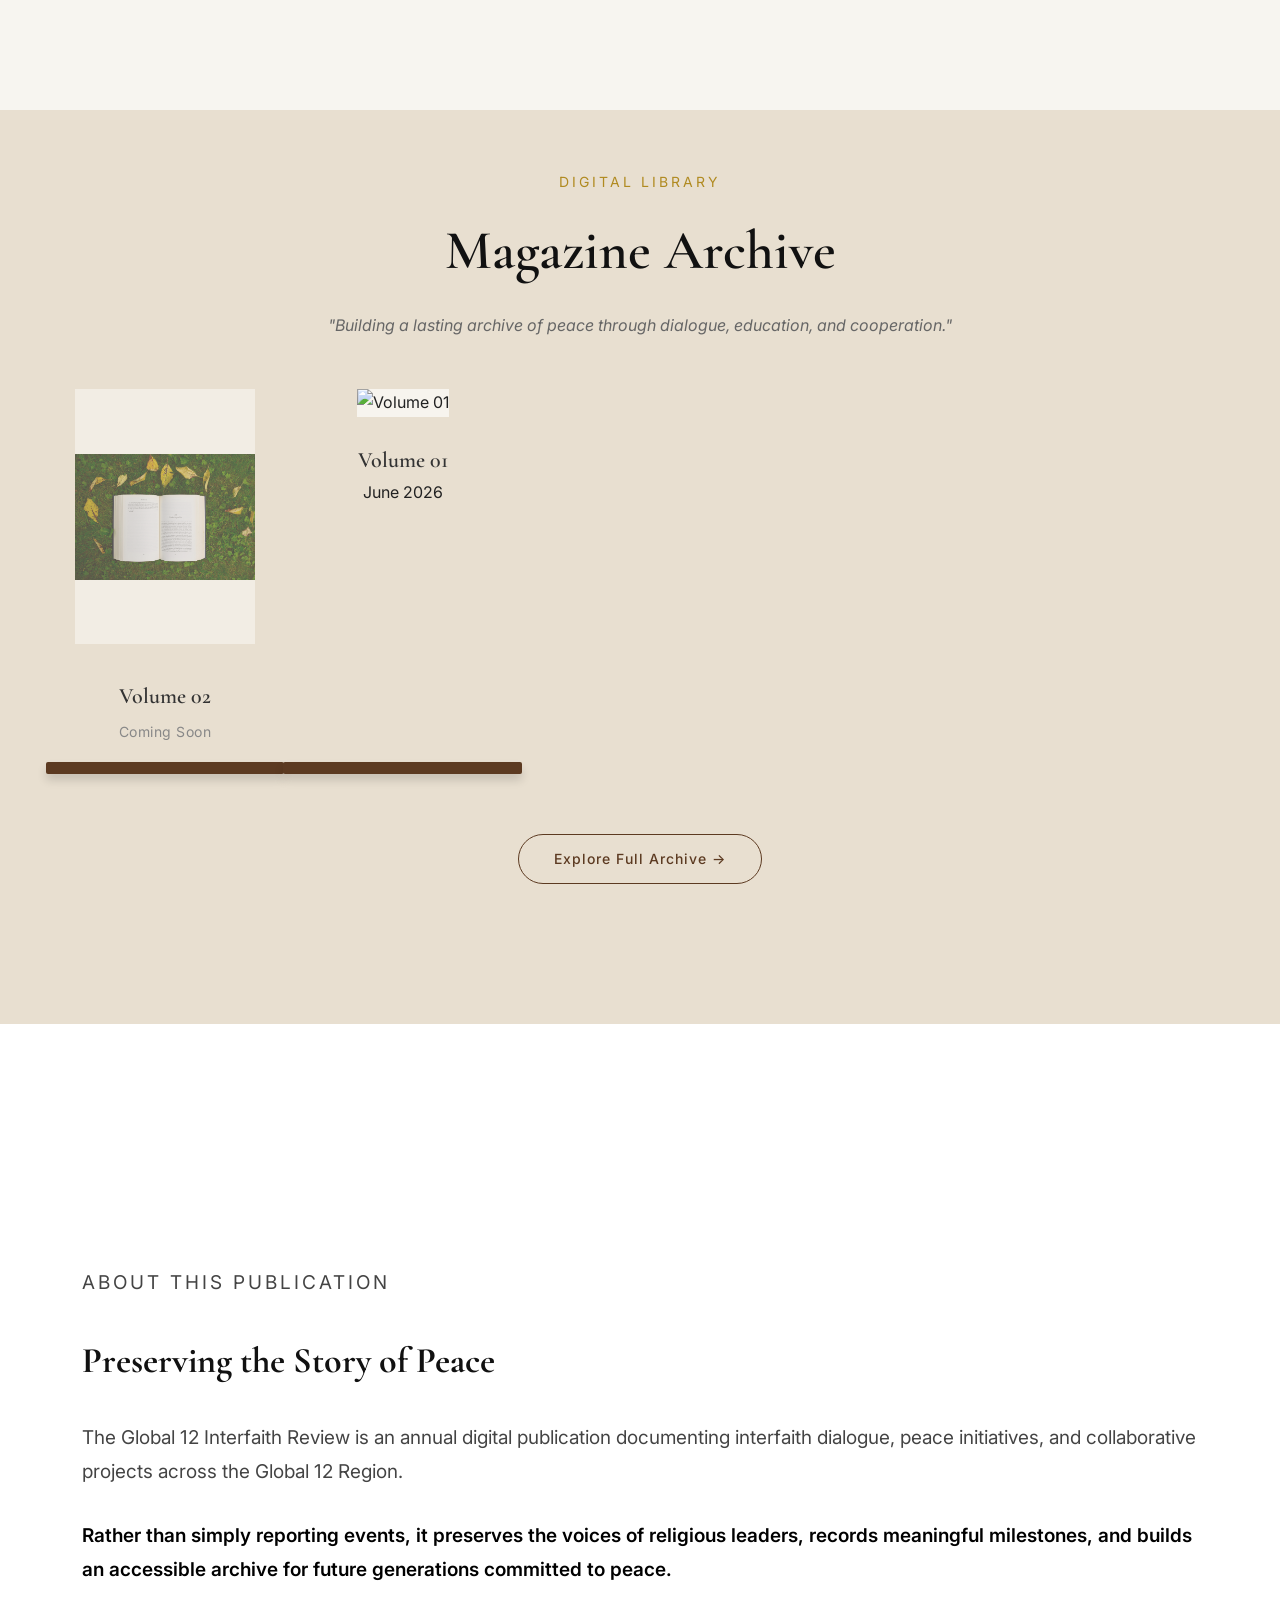
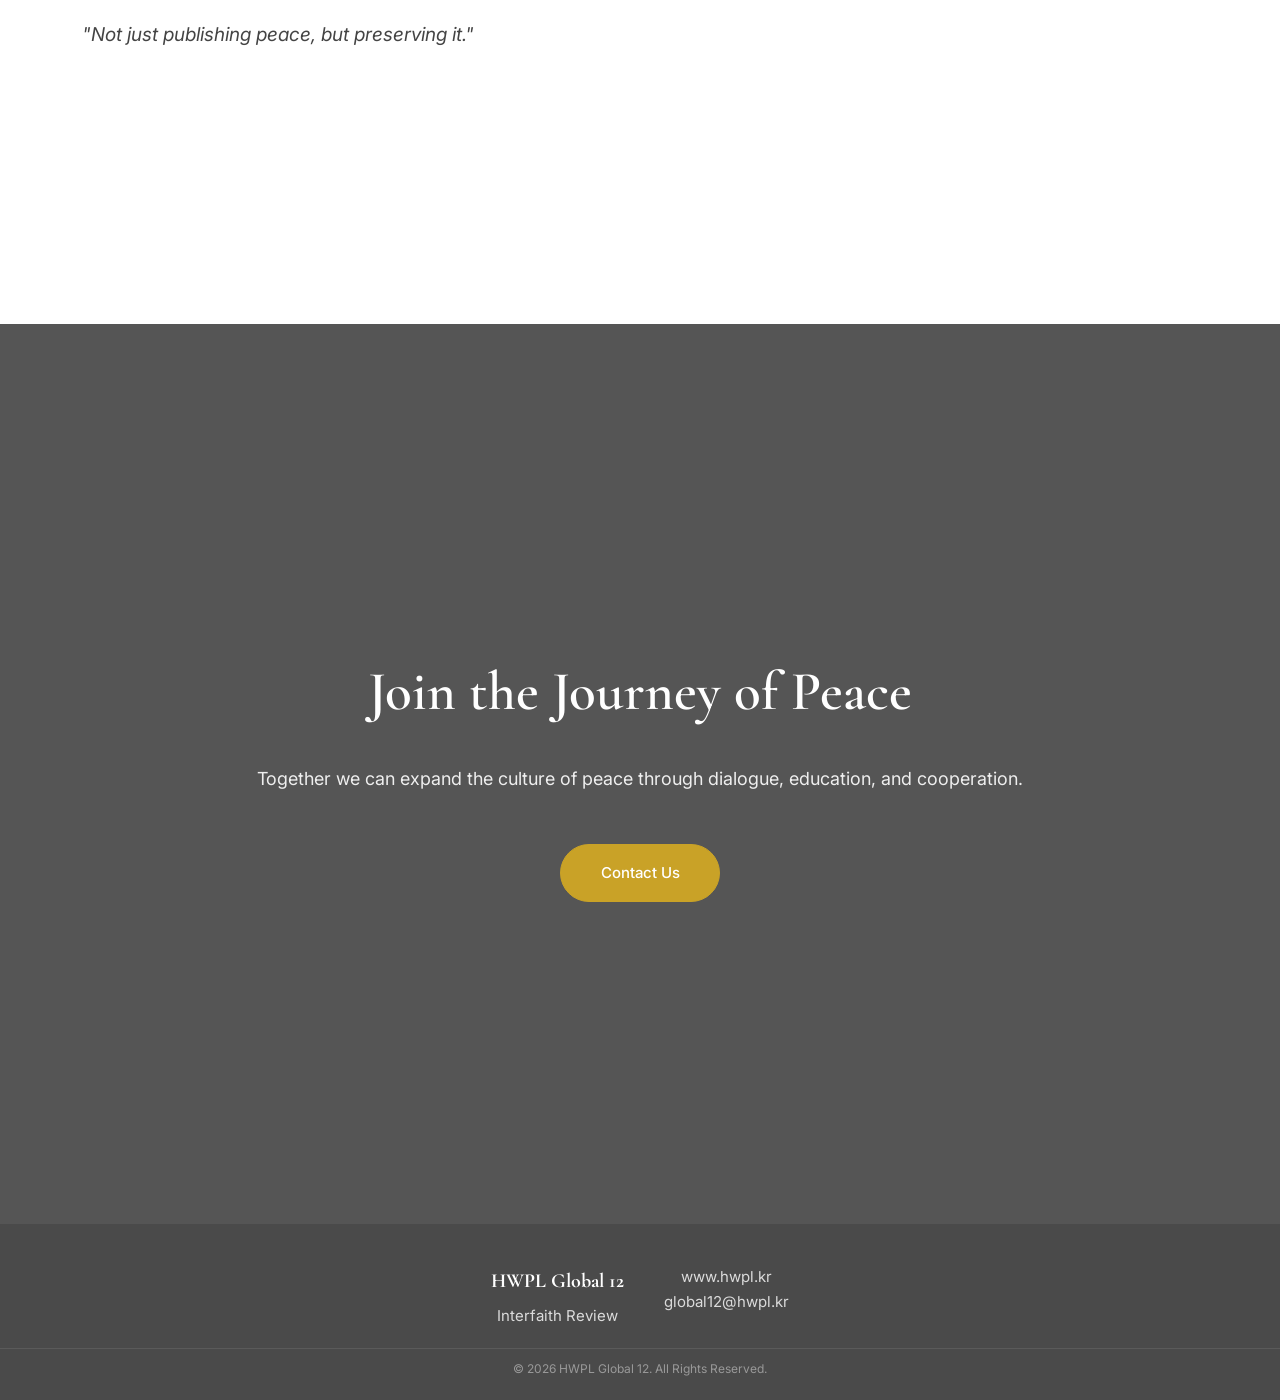
==== commit 0f14637a: "update" ====
--- a/index.html
+++ b/index.html
@@ -170,7 +170,6 @@
 
 <script src="js/page-flip.browser.js"></script>
 <script src="js/flipbook.js"></script>
-<script src="js/script.js"></script>
 
 </body>
 </html>
--- a/css/style.css
+++ b/css/style.css
@@ -1,16 +1,7 @@
 /* 가장 선명한 축소 처리를 위한 설정 (가장 위에 배치) */
 img {
-    /* 모바일 브라우저의 이미지 뭉개짐 방지 */
-    image-rendering: -webkit-optimize-contrast; /* 사파리/크롬 최적화 */
-    image-rendering: crisp-edges;               /* 최신 브라우저 표준 */
-    image-rendering: pixelated;                 /* 보간법 제어 */
-    
-    /* 하드웨어 가속 강제 (렌더링 품질 개선) */
-    transform: translateZ(0);
-    backface-visibility: hidden;
-    
-    /* 이미지 비율 강제 유지 */
-    object-fit: contain;
+    max-width: 100%;
+    height: auto;
 }
 html {
     scroll-behavior: smooth;
